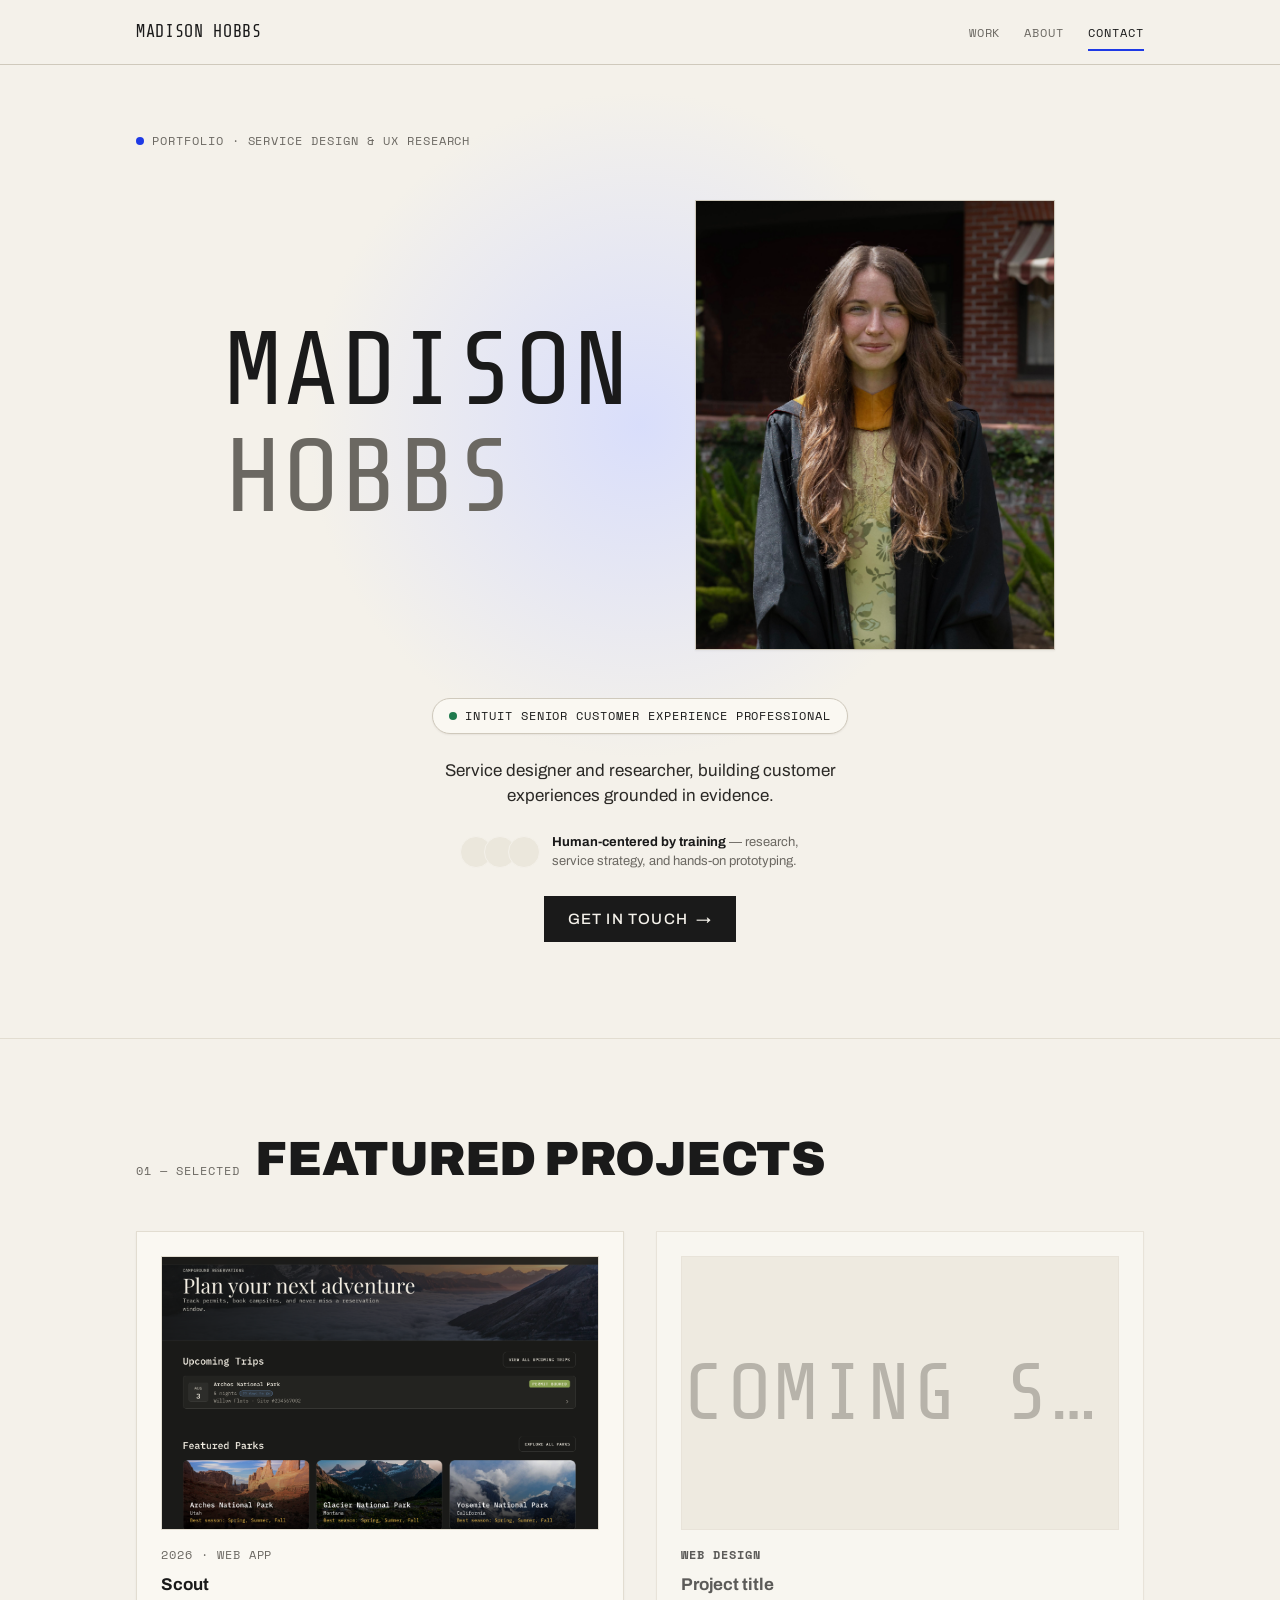
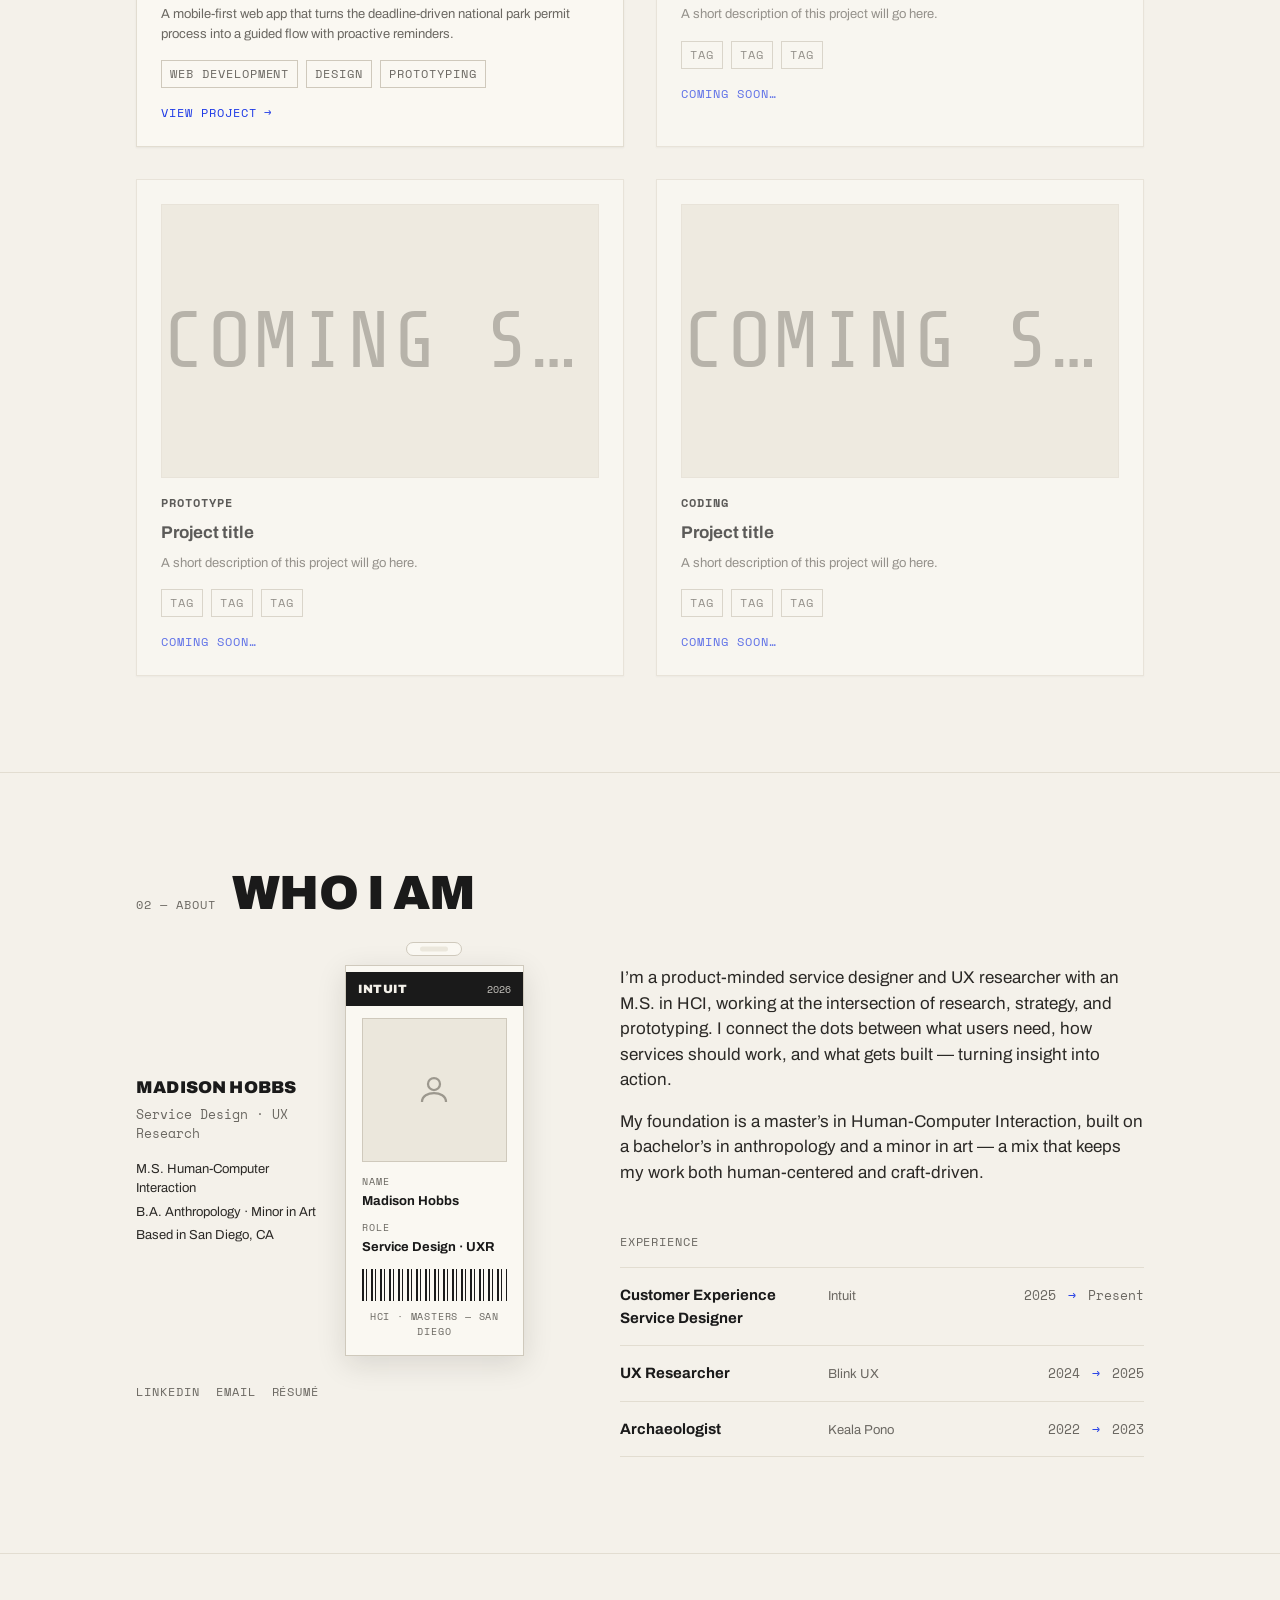
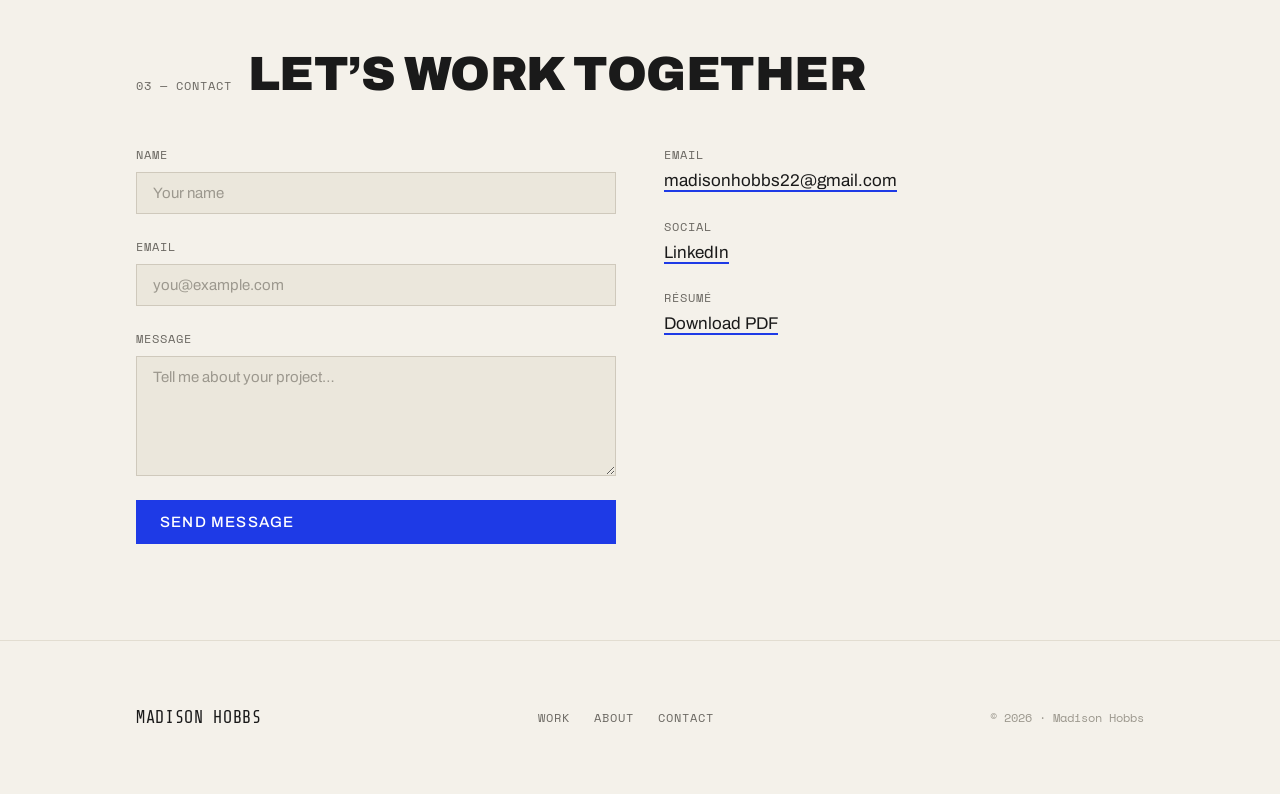
==== index.html @ e4d64fcf "Update index.html" ====
<!DOCTYPE html>
<html lang="en">
<head>
<meta charset="UTF-8" />
<meta name="viewport" content="width=device-width, initial-scale=1.0" />
<title>Madison Hobbs — Vibe Coding Portfolio</title>
<meta name="description" content="Portfolio of a vibe-coding project — selected work, about, and contact." />
<link rel="preconnect" href="https://fonts.googleapis.com" />
<link rel="preconnect" href="https://fonts.gstatic.com" crossorigin />
<link href="https://fonts.googleapis.com/css2?family=Archivo:wght@400;500;700;800;900&family=Share+Tech+Mono&family=Space+Mono:wght@400;700&display=swap" rel="stylesheet" />
<link rel="stylesheet" href="./design-system/tokens.css" />
<style>
  /* ---- screen accent: ONE pop family per DESIGN.md (blue) ---- */
  :root { --accent: var(--color-accent-blue); --accent-soft: var(--color-accent-blue-soft); }

  *, *::before, *::after { box-sizing: border-box; margin: 0; padding: 0; }
  html { scroll-behavior: smooth; }

  body {
    background: var(--color-bg-base);
    color: var(--color-ink-body);
    font-family: var(--font-sans);
    font-size: var(--font-size-body);
    line-height: var(--line-height-body);
    -webkit-font-smoothing: antialiased;
    overflow-x: hidden;
  }

  a { color: inherit; }

  .wrap {
    max-width: var(--container-max);
    margin: 0 auto;
    padding-inline: var(--page-pad-inline);
  }
  @media (min-width: 768px) { .wrap { padding-inline: var(--page-pad-inline-md); } }
  @media (min-width: 1024px) { .wrap { padding-inline: var(--page-pad-inline-lg); } }

  /* shared label / overline */
  .label { font-family: var(--font-mono); font-size: var(--font-size-caption); text-transform: uppercase; letter-spacing: var(--letter-spacing-label); color: var(--color-ink-muted); }

  /* skip link */
  .skip { position: absolute; left: -999px; top: 0; background: var(--color-ink-strong); color: var(--color-ink-inverse); padding: var(--space-2) var(--space-4); z-index: var(--z-toast); }
  .skip:focus { left: var(--space-4); }

  :where(a, button, input, textarea):focus-visible { outline: 2px solid var(--accent); outline-offset: 2px; }

  /* =================== NAVBAR =================== */
  .nav { position: sticky; top: 0; z-index: var(--z-sticky); background: var(--color-bg-base); border-bottom: var(--border-width-hairline) solid var(--color-border-default); transition: box-shadow var(--duration-fast) var(--ease-standard); }
  .nav.scrolled { box-shadow: var(--shadow-paper); }
  .nav__inner { display: flex; align-items: center; justify-content: space-between; height: 64px; }
  .brand { font-family: var(--font-display); font-size: 1.05rem; text-transform: uppercase; letter-spacing: 0.04em; color: var(--color-ink-strong); text-decoration: none; }
  .nav__links { display: flex; align-items: center; gap: var(--space-6); list-style: none; }
  .nav__links a { font-family: var(--font-mono); font-size: var(--font-size-caption); text-transform: uppercase; letter-spacing: var(--letter-spacing-label); color: var(--color-ink-muted); text-decoration: none; padding: var(--space-2) 0; border-bottom: 2px solid transparent; transition: color var(--duration-fast) var(--ease-standard); }
  .nav__links a:hover { color: var(--color-ink-strong); }
  .nav__links a.current { color: var(--color-ink-strong); border-bottom-color: var(--accent); }
  .nav__toggle { display: none; width: 44px; height: 44px; background: none; border: none; cursor: pointer; align-items: center; justify-content: center; }
  .nav__toggle span, .nav__toggle span::before, .nav__toggle span::after { content: ""; display: block; width: 22px; height: 2px; background: var(--color-ink-strong); position: relative; transition: transform var(--duration-fast) var(--ease-standard); }
  .nav__toggle span::before { position: absolute; top: -7px; }
  .nav__toggle span::after { position: absolute; top: 7px; }

  @media (max-width: 767px) {
    .nav__toggle { display: inline-flex; }
    .nav__links { position: absolute; top: 64px; left: 0; right: 0; flex-direction: column; align-items: flex-start; gap: 0; background: var(--color-bg-base); border-bottom: var(--border-width-hairline) solid var(--color-border-default); padding: var(--space-2) var(--page-pad-inline) var(--space-4); box-shadow: var(--shadow-raised); display: none; }
    .nav__links.open { display: flex; }
    .nav__links a { width: 100%; padding: var(--space-3) 0; border-bottom: var(--border-width-hairline) solid var(--color-border-subtle); }
    .nav__links a.current { border-bottom-color: var(--color-border-subtle); color: var(--accent); }
  }

  /* =================== HERO =================== */
  .hero { position: relative; padding-block: var(--space-16) var(--space-24); border-bottom: var(--border-width-hairline) solid var(--color-border-subtle); overflow: hidden; }
  .hero .wrap { position: relative; }

  .hero__eyebrow { display: inline-flex; align-items: center; gap: var(--space-2); font-family: var(--font-mono); font-size: var(--font-size-caption); text-transform: uppercase; letter-spacing: var(--letter-spacing-label); color: var(--color-ink-muted); }
  .hero__eyebrow-dot { width: 8px; height: 8px; border-radius: var(--radius-pill); background: var(--accent); }

  /* top row: name on the left, portrait on the right */
  .hero__top { position: relative; display: flex; flex-direction: column; align-items: center; gap: var(--space-10); margin-top: var(--space-8); }
  .hero__top::before { content: ""; position: absolute; left: 50%; top: 50%; transform: translate(-50%, -50%); width: min(760px, 100%); aspect-ratio: 1 / 1; background: radial-gradient(circle at center, var(--accent-soft) 0%, transparent 62%); z-index: var(--z-base); pointer-events: none; }

  .hero__title { position: relative; z-index: var(--z-raised); font-family: var(--font-display); font-weight: var(--font-weight-regular); font-size: var(--font-size-display-lg-fluid); line-height: 1.02; letter-spacing: 0.02em; text-transform: uppercase; color: var(--color-ink-strong); text-align: center; }
  .hero__title-a, .hero__title-b { display: block; }
  .hero__title-b { color: var(--color-ink-muted); }

  .hero__portrait { position: relative; z-index: var(--z-raised); flex-shrink: 0; width: min(360px, 82%); aspect-ratio: 4 / 5; background: var(--color-bg-sunken); border: var(--border-width-hairline) solid var(--color-border-default); box-shadow: var(--shadow-paper); display: flex; align-items: center; justify-content: center; overflow: hidden; }
  .hero__portrait img { position: absolute; inset: 0; width: 100%; height: 100%; object-fit: cover; }
  .hero__portrait .placeholder-glyph { width: 72px; height: 72px; color: var(--color-ink-faint); }

  /* info below the name + portrait */
  .hero__info { position: relative; z-index: var(--z-raised); display: flex; flex-direction: column; align-items: center; gap: var(--space-6); margin-top: var(--space-12); text-align: center; }

  .hero__pill { display: inline-flex; align-items: center; gap: var(--space-2); background: var(--color-bg-raised); border: var(--border-width-hairline) solid var(--color-border-default); border-radius: var(--radius-pill); padding: var(--space-2) var(--space-4); box-shadow: var(--shadow-paper); font-family: var(--font-mono); font-size: var(--font-size-caption); text-transform: uppercase; letter-spacing: var(--letter-spacing-label); color: var(--color-ink-strong); white-space: nowrap; }
  .hero__pill-dot { width: 8px; height: 8px; border-radius: var(--radius-pill); background: var(--color-success); }

  .hero__lede { max-width: 44ch; font-size: var(--font-size-lead); color: var(--color-ink-body); }

  .hero__trust { display: flex; align-items: center; gap: var(--space-3); max-width: 360px; text-align: left; }
  .hero__avatars { display: inline-flex; flex-shrink: 0; }
  .hero__avatars span { width: 32px; height: 32px; border-radius: var(--radius-pill); background: var(--color-bg-sunken); border: var(--border-width-default) solid var(--color-bg-base); margin-left: -8px; }
  .hero__avatars span:first-child { margin-left: 0; }
  .hero__trust p { font-size: var(--font-size-body-sm); color: var(--color-ink-muted); }
  .hero__trust strong { color: var(--color-ink-strong); font-weight: var(--font-weight-bold); }

  .hero__cta { border-radius: var(--radius-pill); }

  @media (min-width: 768px) {
    .hero__top { flex-direction: row; justify-content: center; align-items: center; gap: var(--space-16); margin-top: var(--space-12); }
    .hero__title { text-align: left; }
  }

  @media (max-width: 767px) {
    .hero__title { font-size: clamp(2.5rem, 13vw, 4rem); }
    .hero__eyebrow { flex-wrap: wrap; justify-content: center; max-width: 100%; }
    .hero__pill { white-space: normal; }
    .hero__trust { text-align: center; flex-direction: column; }
  }

  /* =================== BUTTONS =================== */
  .btn { display: inline-flex; align-items: center; gap: var(--space-2); min-height: 44px; padding: var(--space-3) var(--space-6); font-family: var(--font-sans); font-size: var(--font-size-body); font-weight: var(--font-weight-medium); text-transform: uppercase; letter-spacing: var(--letter-spacing-label); border: none; border-radius: var(--radius-none); cursor: pointer; text-decoration: none; transition: background var(--duration-fast) var(--ease-standard), filter var(--duration-fast) var(--ease-standard), transform var(--duration-instant) var(--ease-standard); }
  .btn--primary { background: var(--color-bg-inverse); color: var(--color-ink-inverse); }
  .btn--primary:hover { background: #333; }
  .btn--accent { background: var(--accent); color: #fff; }
  .btn--accent:hover { filter: brightness(1.08); }
  .btn--secondary { background: transparent; color: var(--color-ink-strong); border: var(--border-width-default) solid var(--color-border-strong); }
  .btn--secondary:hover { background: var(--color-bg-sunken); }
  .btn:active { transform: translateY(1px); }

  /* =================== SECTION SCAFFOLD =================== */
  section[id] { scroll-margin-top: 80px; }
  .section { padding-block: var(--space-24); border-bottom: var(--border-width-hairline) solid var(--color-border-subtle); }
  .section__head { display: flex; align-items: baseline; gap: var(--space-4); margin-bottom: var(--space-12); flex-wrap: wrap; }
  .section__head h2 { font-family: var(--font-heading); font-weight: var(--font-weight-black); font-size: var(--font-size-display-sm-fluid); line-height: 1; text-transform: uppercase; letter-spacing: -0.01em; color: var(--color-ink-strong); }

  /* =================== PROJECTS (2-col) =================== */
  .projects { display: grid; grid-template-columns: 1fr; gap: var(--space-8); }
  @media (min-width: 768px) { .projects { grid-template-columns: repeat(2, minmax(0, 1fr)); } }
  .project { display: flex; flex-direction: column; background: var(--color-bg-raised); border: var(--border-width-hairline) solid var(--color-border-subtle); box-shadow: var(--shadow-paper); padding: var(--space-6); text-decoration: none; color: inherit; transition: box-shadow var(--duration-base) var(--ease-entrance), transform var(--duration-base) var(--ease-entrance); }
  .project:hover { box-shadow: var(--shadow-raised); transform: translateY(-2px); }
  .project__thumb { aspect-ratio: 16 / 10; background: var(--color-bg-sunken); border: var(--border-width-hairline) solid var(--color-border-subtle); display: flex; align-items: center; justify-content: center; margin-bottom: var(--space-4); overflow: hidden; }
  .project__thumb span { font-family: var(--font-display); font-size: clamp(3rem, 10vw, 5rem); color: var(--color-ink-faint); text-transform: uppercase; letter-spacing: 0.04em; }
  .project__thumb img { width: 100%; height: 100%; object-fit: cover; }
  .project__row { display: flex; align-items: baseline; justify-content: space-between; gap: var(--space-4); }
  .project__title { font-size: var(--font-size-lead); font-weight: var(--font-weight-bold); color: var(--color-ink-strong); margin: var(--space-2) 0; }
  .project__desc { font-size: var(--font-size-body-sm); color: var(--color-ink-muted); }
  .project__tags { display: flex; flex-wrap: wrap; gap: var(--space-2); margin-top: var(--space-4); }
  .tag { font-family: var(--font-mono); font-size: var(--font-size-caption); text-transform: uppercase; letter-spacing: var(--letter-spacing-label); color: var(--color-ink-muted); border: var(--border-width-hairline) solid var(--color-border-default); padding: var(--space-1) var(--space-2); }
  .project__more { margin-top: var(--space-4); font-family: var(--font-mono); font-size: var(--font-size-caption); text-transform: uppercase; letter-spacing: var(--letter-spacing-label); color: var(--accent); }
  .project:hover .project__more { text-decoration: underline; }

  /* coming-soon state */
  .project--soon { cursor: default; opacity: 0.7; }
  .project--soon:hover { box-shadow: var(--shadow-paper); transform: none; }
  .label--strong { color: var(--color-ink-strong); font-weight: var(--font-weight-bold); }
  .project__soon-label { display: block; max-width: 100%; text-align: center; font-family: var(--font-mono); font-size: var(--font-size-caption); text-transform: uppercase; letter-spacing: var(--letter-spacing-label); color: var(--color-ink-muted); white-space: nowrap; overflow: hidden; text-overflow: ellipsis; }

  /* =================== ABOUT =================== */
  .about__grid { display: grid; grid-template-columns: 1fr; gap: var(--space-16); }
  @media (min-width: 1024px) { .about__grid { grid-template-columns: 0.85fr 1.15fr; align-items: start; gap: var(--space-24); } }

  /* ---- left: badge photo + identity ---- */
  .about__badge-row { display: flex; align-items: center; gap: var(--space-6); }
  .about__badge-info { flex: 1 1 auto; min-width: 0; }
  /* ID work badge placeholder (moodboard lanyard style) */
  .about__badge { flex-shrink: 0; width: min(190px, 46%); position: relative; background: var(--color-bg-raised); border: var(--border-width-hairline) solid var(--color-border-default); box-shadow: var(--shadow-object); }
  .badge__clip { width: 56px; height: 14px; margin: calc(var(--space-6) * -1) auto 0; background: var(--color-bg-raised); border: var(--border-width-hairline) solid var(--color-border-default); border-radius: var(--radius-pill); position: relative; }
  .badge__clip::after { content: ""; position: absolute; left: 50%; top: 50%; transform: translate(-50%, -50%); width: 28px; height: 5px; background: var(--color-bg-sunken); border-radius: var(--radius-pill); }
  .badge__body { padding: var(--space-4); }
  .badge__head { display: flex; align-items: center; justify-content: space-between; background: var(--color-bg-inverse); color: var(--color-ink-inverse); padding: var(--space-2) var(--space-3); margin: 0 calc(var(--space-4) * -1) var(--space-3); }
  .badge__head .t { font-family: var(--font-heading); font-weight: var(--font-weight-black); font-size: var(--font-size-caption); text-transform: uppercase; letter-spacing: 0.04em; }
  .badge__head .d { font-family: var(--font-mono); font-size: 0.625rem; opacity: 0.8; }
  .badge__photo { aspect-ratio: 1 / 1; background: var(--color-bg-sunken); border: var(--border-width-hairline) solid var(--color-border-default); display: flex; align-items: center; justify-content: center; margin-bottom: var(--space-3); overflow: hidden; }
  .badge__photo img { width: 100%; height: 100%; object-fit: cover; }
  .badge__photo .placeholder-glyph { width: 36px; height: 36px; color: var(--color-ink-faint); }
  .badge__field { margin-bottom: var(--space-2); }
  .badge__field .k { font-family: var(--font-mono); font-size: 0.625rem; text-transform: uppercase; letter-spacing: var(--letter-spacing-label); color: var(--color-ink-muted); display: block; }
  .badge__field .v { font-size: var(--font-size-body-sm); font-weight: var(--font-weight-bold); color: var(--color-ink-strong); }
  .badge__barcode { height: 32px; margin-top: var(--space-3); background-image: repeating-linear-gradient(90deg, var(--color-ink-strong) 0 2px, transparent 2px 4px, var(--color-ink-strong) 4px 5px, transparent 5px 9px); }
  .badge__id { font-family: var(--font-mono); font-size: 0.625rem; letter-spacing: var(--letter-spacing-label); color: var(--color-ink-muted); margin-top: var(--space-2); text-align: center; }
  .about__name { font-family: var(--font-heading); font-weight: var(--font-weight-black); font-size: var(--font-size-lead); text-transform: uppercase; letter-spacing: 0.01em; color: var(--color-ink-strong); }
  .about__role { font-family: var(--font-mono); font-size: var(--font-size-body-sm); color: var(--color-ink-muted); margin-top: var(--space-1); }
  .about__meta { list-style: none; margin-top: var(--space-4); display: flex; flex-direction: column; gap: var(--space-1); }
  .about__meta li { font-size: var(--font-size-body-sm); color: var(--color-ink-body); }
  .about__social { list-style: none; display: flex; flex-wrap: wrap; gap: var(--space-4); margin-top: var(--space-6); }
  .about__social a { font-family: var(--font-mono); font-size: var(--font-size-caption); text-transform: uppercase; letter-spacing: var(--letter-spacing-label); color: var(--color-ink-muted); text-decoration: none; border-bottom: 2px solid transparent; padding-bottom: 2px; transition: color var(--duration-fast) var(--ease-standard), border-color var(--duration-fast) var(--ease-standard); }
  .about__social a:hover { color: var(--color-ink-strong); border-bottom-color: var(--accent); }

  /* ---- right: intro + work experience ---- */
  .about__body > p { max-width: var(--container-narrow); font-size: var(--font-size-lead); color: var(--color-ink-body); }
  .about__body > p + p { margin-top: var(--space-4); }
  .experience { margin-top: var(--space-12); }
  .experience > .label { display: block; margin-bottom: var(--space-4); }
  .exp__list { list-style: none; border-top: var(--border-width-hairline) solid var(--color-border-subtle); }
  .exp__row { display: grid; grid-template-columns: 1fr; gap: var(--space-1); padding-block: var(--space-4); border-bottom: var(--border-width-hairline) solid var(--color-border-subtle); }
  @media (min-width: 768px) { .exp__row { grid-template-columns: 1.4fr 1fr 10rem; align-items: baseline; gap: var(--space-6); } }
  .exp__role { font-weight: var(--font-weight-bold); color: var(--color-ink-strong); }
  .exp__org { font-size: var(--font-size-body-sm); color: var(--color-ink-muted); }
  .exp__years { font-family: var(--font-mono); font-size: var(--font-size-body-sm); color: var(--color-ink-muted); white-space: nowrap; }
  @media (min-width: 768px) { .exp__years { text-align: right; } }
  .exp__years .arrow { color: var(--accent); margin: 0 var(--space-1); }

  /* =================== CONTACT =================== */
  .contact__grid { display: grid; grid-template-columns: 1fr; gap: var(--space-12); }
  @media (min-width: 1024px) { .contact__grid { grid-template-columns: 1fr 1fr; } }
  .form { display: flex; flex-direction: column; gap: var(--space-6); max-width: 480px; }
  .field { display: flex; flex-direction: column; gap: var(--space-2); }
  .field label { font-family: var(--font-mono); font-size: var(--font-size-caption); text-transform: uppercase; letter-spacing: var(--letter-spacing-label); color: var(--color-ink-muted); }
  .field input, .field textarea { background: var(--color-bg-sunken); border: var(--border-width-hairline) solid var(--color-border-default); border-radius: var(--radius-none); padding: var(--space-3) var(--space-4); font-family: var(--font-sans); font-size: var(--font-size-body); color: var(--color-ink-body); }
  .field input::placeholder, .field textarea::placeholder { color: var(--color-ink-faint); }
  .field input:hover, .field textarea:hover { border-color: var(--color-border-strong); }
  .field input:focus, .field textarea:focus { outline: none; border: var(--border-width-default) solid var(--accent); }
  .field textarea { resize: vertical; min-height: 120px; }
  .contact__details { display: flex; flex-direction: column; gap: var(--space-6); }
  .contact__item .label { display: block; margin-bottom: var(--space-1); }
  .contact__item a { font-size: var(--font-size-lead); color: var(--color-ink-strong); text-decoration: none; border-bottom: 2px solid var(--accent); }
  .contact__item a:hover { color: var(--accent); }

  /* =================== FOOTER =================== */
  .footer { padding-block: var(--space-16); }
  .footer__inner { display: flex; flex-wrap: wrap; align-items: center; justify-content: space-between; gap: var(--space-6); }
  .footer__links { display: flex; gap: var(--space-6); list-style: none; }
  .footer__links a { font-family: var(--font-mono); font-size: var(--font-size-caption); text-transform: uppercase; letter-spacing: var(--letter-spacing-label); color: var(--color-ink-muted); text-decoration: none; }
  .footer__links a:hover { color: var(--color-ink-strong); }
  .footer__copy { font-family: var(--font-mono); font-size: var(--font-size-caption); color: var(--color-ink-faint); }

  @media (prefers-reduced-motion: reduce) {
    html { scroll-behavior: auto; }
    * { transition: none !important; }
    .project:hover { transform: none; }
  }
</style>
</head>
<body>
<a class="skip" href="#main">Skip to content</a>

<header class="nav" id="nav">
  <div class="wrap nav__inner">
    <a href="#top" class="brand">Madison Hobbs</a>
    <button class="nav__toggle" aria-expanded="false" aria-controls="nav-links" aria-label="Toggle menu"><span></span></button>
    <ul class="nav__links" id="nav-links">
      <li><a href="#work" class="current">Work</a></li>
      <li><a href="#about">About</a></li>
      <li><a href="#contact">Contact</a></li>
    </ul>
  </div>
</header>

<main id="main">
  <span id="top"></span>

  <!-- HERO -->
  <section class="hero" aria-labelledby="hero-title">
    <div class="wrap">
      <p class="hero__eyebrow"><span class="hero__eyebrow-dot" aria-hidden="true"></span> Portfolio · Service Design &amp; UX Research</p>

      <div class="hero__top">
        <h1 id="hero-title" class="hero__title">
          <span class="hero__title-a">Madison</span>
          <span class="hero__title-b">Hobbs</span>
        </h1>

        <figure class="hero__portrait">
          <img src="Assets/Photo_Me.jpg" alt="Portrait of Madison Hobbs" />
        </figure>
      </div>

      <div class="hero__info">
        <div class="hero__pill"><span class="hero__pill-dot" aria-hidden="true"></span> Intuit Senior Customer Experience Professional</div>

        <p class="hero__lede">Service designer and researcher, building customer experiences grounded in evidence.</p>

        <div class="hero__trust">
          <span class="hero__avatars" aria-hidden="true"><span></span><span></span><span></span></span>
          <p><strong>Human-centered by training</strong> — research, service strategy, and hands-on prototyping.</p>
        </div>

        <a href="#contact" class="btn btn--primary hero__cta">Get in touch <span aria-hidden="true">→</span></a>
      </div>
    </div>
  </section>

  <!-- FEATURED PROJECTS -->
  <section class="section" id="work" aria-labelledby="work-title">
    <div class="wrap">
      <div class="section__head">
        <span class="label">01 — Selected</span>
        <h2 id="work-title">Featured Projects</h2>
      </div>
      <div class="projects">

        <a class="project" href="Scout/index.html" aria-label="Scout — open project">
          <div class="project__thumb"><img src="Scout/assets/Scout.png" alt="Scout project preview" /></div>
          <div class="project__row"><span class="label">2026 · Web app</span></div>
          <h3 class="project__title">Scout</h3>
          <p class="project__desc">A mobile-first web app that turns the deadline-driven national park permit process into a guided flow with proactive reminders.</p>
          <div class="project__tags"><span class="tag">Web Development</span><span class="tag">Design</span><span class="tag">Prototyping</span></div>
          <span class="project__more">View project →</span>
        </a>

        <div class="project project--soon" aria-label="Web Design — coming soon">
          <div class="project__thumb"><span class="project__soon-label">Coming soon…</span></div>
          <div class="project__row"><span class="label label--strong">Web Design</span></div>
          <h3 class="project__title">Project title</h3>
          <p class="project__desc">A short description of this project will go here.</p>
          <div class="project__tags"><span class="tag">Tag</span><span class="tag">Tag</span><span class="tag">Tag</span></div>
          <span class="project__more">Coming soon…</span>
        </div>

        <div class="project project--soon" aria-label="Prototype — coming soon">
          <div class="project__thumb"><span class="project__soon-label">Coming soon…</span></div>
          <div class="project__row"><span class="label label--strong">Prototype</span></div>
          <h3 class="project__title">Project title</h3>
          <p class="project__desc">A short description of this project will go here.</p>
          <div class="project__tags"><span class="tag">Tag</span><span class="tag">Tag</span><span class="tag">Tag</span></div>
          <span class="project__more">Coming soon…</span>
        </div>

        <div class="project project--soon" aria-label="Coding — coming soon">
          <div class="project__thumb"><span class="project__soon-label">Coming soon…</span></div>
          <div class="project__row"><span class="label label--strong">Coding</span></div>
          <h3 class="project__title">Project title</h3>
          <p class="project__desc">A short description of this project will go here.</p>
          <div class="project__tags"><span class="tag">Tag</span><span class="tag">Tag</span><span class="tag">Tag</span></div>
          <span class="project__more">Coming soon…</span>
        </div>

      </div>
    </div>
  </section>

  <!-- ABOUT -->
  <section class="section about" id="about" aria-labelledby="about-title">
    <div class="wrap">
      <div class="section__head">
        <span class="label">02 — About</span>
        <h2 id="about-title">Who I am</h2>
      </div>
      <div class="about__grid">

        <div class="about__identity">
          <div class="about__badge-row">
            <div class="about__badge-info">
              <p class="about__name">Madison Hobbs</p>
              <p class="about__role">Service Design · UX Research</p>
              <ul class="about__meta" aria-label="Background">
                <li>M.S. Human-Computer Interaction</li>
                <li>B.A. Anthropology · Minor in Art</li>
                <li>Based in San Diego, CA</li>
              </ul>
            </div>
            <div class="about__badge" aria-label="Work badge (placeholder)">
              <div class="badge__clip" aria-hidden="true"></div>
              <div class="badge__body">
                <div class="badge__head"><span class="t">Intuit</span><span class="d">2026</span></div>
                <div class="badge__photo">
                  <!-- Replace the placeholder glyph with <img src="Assets/Photo_Me.jpg" alt="Photo of Madison Hobbs" /> -->
                  <svg class="placeholder-glyph" viewBox="0 0 24 24" fill="none" stroke="currentColor" stroke-width="1.5" aria-hidden="true">
                    <circle cx="12" cy="8" r="4" /><path d="M4 20c0-4 4-6 8-6s8 2 8 6" />
                  </svg>
                </div>
                <div class="badge__field"><span class="k">Name</span><span class="v">Madison Hobbs</span></div>
                <div class="badge__field"><span class="k">Role</span><span class="v">Service Design · UXR</span></div>
                <div class="badge__barcode" aria-hidden="true"></div>
                <div class="badge__id">HCI · MASTERS — SAN DIEGO</div>
              </div>
            </div>
          </div>
          <ul class="about__social" aria-label="Links">
            <li><a href="https://www.linkedin.com/in/madisonhobbs" target="_blank" rel="noopener noreferrer">LinkedIn</a></li>
            <li><a href="mailto:madisonhobbs22@gmail.com">Email</a></li>
            <li><a href="assets/resume.pdf">Résumé</a></li>
          </ul>
        </div>

        <div class="about__body">
          <p>I’m a product-minded service designer and UX researcher with an M.S. in HCI, working at the intersection of research, strategy, and prototyping. I connect the dots between what users need, how services should work, and what gets built — turning insight into action.</p>
          <p>My foundation is a master’s in Human-Computer Interaction, built on a bachelor’s in anthropology and a minor in art — a mix that keeps my work both human-centered and craft-driven.</p>

          <div class="experience">
            <span class="label">Experience</span>
            <!-- Replace roles, companies, and years with your own history. -->
            <ul class="exp__list">
              <li class="exp__row">
                <span class="exp__role">Customer Experience Service Designer</span>
                <span class="exp__org">Intuit</span>
                <span class="exp__years">2025 <span class="arrow" aria-hidden="true">→</span> Present</span>
              </li>
              <li class="exp__row">
                <span class="exp__role">UX Researcher</span>
                <span class="exp__org">Blink UX</span>
                <span class="exp__years">2024 <span class="arrow" aria-hidden="true">→</span> 2025</span>
              </li>
              <li class="exp__row">
                <span class="exp__role">Archaeologist</span>
                <span class="exp__org">Keala Pono</span>
                <span class="exp__years">2022 <span class="arrow" aria-hidden="true">→</span> 2023</span>
              </li>
            </ul>
          </div>
        </div>

      </div>
    </div>
  </section>

  <!-- CONTACT -->
  <section class="section" id="contact" aria-labelledby="contact-title">
    <div class="wrap">
      <div class="section__head">
        <span class="label">03 — Contact</span>
        <h2 id="contact-title">Let’s work together</h2>
      </div>
      <div class="contact__grid">
        <form class="form" onsubmit="return false;">
          <div class="field">
            <label for="c-name">Name</label>
            <input id="c-name" type="text" placeholder="Your name" autocomplete="name" />
          </div>
          <div class="field">
            <label for="c-email">Email</label>
            <input id="c-email" type="email" placeholder="you@example.com" autocomplete="email" />
          </div>
          <div class="field">
            <label for="c-msg">Message</label>
            <textarea id="c-msg" placeholder="Tell me about your project…"></textarea>
          </div>
          <button type="submit" class="btn btn--accent">Send message</button>
        </form>
        <div class="contact__details">
          <div class="contact__item">
            <span class="label">Email</span>
            <a href="mailto:madisonhobbs22@gmail.com">madisonhobbs22@gmail.com</a>
          </div>
          <div class="contact__item">
            <span class="label">Social</span>
            <a href="https://www.linkedin.com/in/madisonhobbs" target="_blank" rel="noopener noreferrer">LinkedIn</a>
          </div>
          <div class="contact__item">
            <span class="label">Résumé</span>
            <a href="assets/resume.pdf">Download PDF</a>
          </div>
        </div>
      </div>
    </div>
  </section>
</main>

<footer class="footer">
  <div class="wrap footer__inner">
    <a href="#top" class="brand">Madison Hobbs</a>
    <ul class="footer__links">
      <li><a href="#work">Work</a></li>
      <li><a href="#about">About</a></li>
      <li><a href="#contact">Contact</a></li>
    </ul>
    <span class="footer__copy">© 2026 · Madison Hobbs</span>
  </div>
</footer>

<script>
  const nav = document.getElementById('nav');
  const toggle = document.querySelector('.nav__toggle');
  const links = document.getElementById('nav-links');

  window.addEventListener('scroll', () => {
    nav.classList.toggle('scrolled', window.scrollY > 8);
  }, { passive: true });

  toggle.addEventListener('click', () => {
    const open = links.classList.toggle('open');
    toggle.setAttribute('aria-expanded', String(open));
  });

  links.addEventListener('click', (e) => {
    if (e.target.tagName === 'A') {
      links.classList.remove('open');
      toggle.setAttribute('aria-expanded', 'false');
    }
  });

  const sections = [...document.querySelectorAll('main section[id]')];
  const navMap = new Map([...links.querySelectorAll('a')].map(a => [a.getAttribute('href').slice(1), a]));
  const io = new IntersectionObserver((entries) => {
    entries.forEach(entry => {
      if (entry.isIntersecting) {
        navMap.forEach(a => a.classList.remove('current'));
        const active = navMap.get(entry.target.id);
        if (active) active.classList.add('current');
      }
    });
  }, { rootMargin: '-45% 0px -50% 0px' });
  sections.forEach(s => io.observe(s));
</script>
</body>
</html>
---- design-system/tokens.css ----
/* ============================================================
   Design Tokens — "Tactile Editorial" system
   Direction: Tactile · Realistic · Messy · Professional
   Consume via CSS custom properties: var(--color-bg-base)
   ============================================================ */

:root {
  /* ---------- COLOR: NEUTRAL / PAPER BASE ---------- */
  --color-bg-base: #f4f1ea;        /* primary page background (warm paper) */
  --color-bg-raised: #faf8f2;      /* raised surface / card on paper */
  --color-bg-sunken: #ebe7dc;      /* recessed / inset wells */
  --color-bg-inverse: #1a1a1a;     /* dark blocks, footers */

  /* ---------- COLOR: INK (TEXT + LINES) ---------- */
  --color-ink-strong: #1a1a1a;     /* headings, primary text (never #000) */
  --color-ink-body: #2b2926;       /* body copy */
  --color-ink-muted: #6b6862;      /* captions, metadata, labels */
  --color-ink-faint: #9c988e;      /* placeholders, disabled */
  --color-ink-inverse: #f4f1ea;    /* text on dark blocks */

  /* ---------- COLOR: POP ACCENTS (vivid — choose one family per screen) ---------- */
  --color-accent-blue: #1e3ae6;    /* electric cobalt — primary interactive/focus */
  --color-accent-red: #ee3a20;     /* vermilion — bold highlights, alerts */
  --color-accent-yellow: #ffc61a;  /* signal yellow — marks, emphasis */
  --color-accent-green: #1f7a4d;   /* vivid green — positive */
  --color-accent-blue-soft: #d9defb;
  --color-accent-red-soft: #fbd9d2;
  --color-accent-yellow-soft: #fff0c2;
  --color-accent-green-soft: #d2ecdd;

  /* legacy aliases (map old names to the new pop palette) */
  --color-accent-ink-blue: var(--color-accent-blue);
  --color-accent-amber: var(--color-accent-yellow);
  --color-accent-olive: var(--color-accent-green);
  --color-accent-amber-soft: var(--color-accent-yellow-soft);
  --color-accent-olive-soft: var(--color-accent-green-soft);

  /* ---------- COLOR: FUNCTIONAL (vivid, semantic) ---------- */
  --color-danger: #ee3a20;
  --color-warning: #d98a00;
  --color-success: #1f7a4d;
  --color-info: #1e3ae6;

  /* ---------- COLOR: BORDERS ---------- */
  --color-border-strong: #1a1a1a;
  --color-border-default: #cfc9bc;
  --color-border-subtle: #e2ddd1;

  /* ---------- TYPOGRAPHY: FAMILIES ---------- */
  --font-sans: "Archivo", "Inter", "Helvetica Neue", Arial, sans-serif;      /* UI + body */
  --font-heading: "Archivo", "Helvetica Neue", Arial, sans-serif;            /* heavy grotesque headlines (weight 800-900) */
  --font-display: "Share Tech Mono", "Courier New", ui-monospace, monospace; /* skinny square monospace display (BIG BIRD) */
  --font-mono: "Space Mono", "IBM Plex Mono", ui-monospace, monospace;       /* technical labels/lists */

  /* ---------- TYPOGRAPHY: SIZE SCALE (contrast, no mid-range) ---------- */
  --font-size-caption: 0.75rem;    /* 12px — metadata, labels */
  --font-size-body-sm: 0.8125rem;  /* 13px */
  --font-size-body: 0.9375rem;     /* 15px — default body */
  --font-size-lead: 1.0625rem;     /* 17px — max for functional text */
  /* jump — deliberately skip 20–44px for body use */
  --font-size-display-sm: 3rem;    /* 48px */
  --font-size-display-md: 4.5rem;  /* 72px */
  --font-size-display-lg: 6.5rem;  /* 104px — hero gestural headers */

  /* ---------- TYPOGRAPHY: WEIGHT ---------- */
  --font-weight-regular: 400;
  --font-weight-medium: 500;
  --font-weight-bold: 700;
  --font-weight-heavy: 800;   /* grotesque headlines (CODE CRAFTED) */
  --font-weight-black: 900;

  /* ---------- TYPOGRAPHY: LINE HEIGHT ---------- */
  --line-height-tight: 0.95;       /* display */
  --line-height-snug: 1.2;
  --line-height-body: 1.5;

  /* ---------- TYPOGRAPHY: TRACKING ---------- */
  --letter-spacing-tight: -0.02em; /* display */
  --letter-spacing-normal: 0;
  --letter-spacing-label: 0.08em;  /* uppercase labels */

  /* ---------- SPACING SCALE (4px base) ---------- */
  --space-0: 0;
  --space-1: 0.25rem;  /* 4px */
  --space-2: 0.5rem;   /* 8px */
  --space-3: 0.75rem;  /* 12px */
  --space-4: 1rem;     /* 16px */
  --space-6: 1.5rem;   /* 24px */
  --space-8: 2rem;     /* 32px */
  --space-12: 3rem;    /* 48px */
  --space-16: 4rem;    /* 64px */
  --space-24: 6rem;    /* 96px — macro margins / whitespace */
  --space-32: 8rem;    /* 128px */

  /* ---------- RADIUS (sharp by default) ---------- */
  --radius-none: 0;
  --radius-sm: 2px;    /* max for UI containers */
  --radius-pill: 999px;/* reserved for tags/stamps only, rare */

  /* ---------- BORDER WIDTH ---------- */
  --border-width-hairline: 1px;
  --border-width-default: 1.5px;
  --border-width-heavy: 2px;

  /* ---------- SHADOW / ELEVATION (soft, physical, low) ---------- */
  --shadow-none: none;
  --shadow-paper: 0 1px 2px rgba(26, 22, 18, 0.06);           /* resting */
  --shadow-raised: 0 2px 12px rgba(26, 22, 18, 0.08);         /* card lifted off paper */
  --shadow-object: 0 8px 28px rgba(26, 22, 18, 0.12);         /* real object (badge, print) */
  --shadow-inset: inset 0 1px 3px rgba(26, 22, 18, 0.08);     /* sunken well */

  /* ---------- MOTION: DURATION ---------- */
  --duration-instant: 80ms;
  --duration-fast: 160ms;
  --duration-base: 240ms;
  --duration-slow: 400ms;

  /* ---------- MOTION: EASING ---------- */
  --ease-standard: cubic-bezier(0.2, 0, 0, 1);      /* general UI */
  --ease-entrance: cubic-bezier(0.16, 1, 0.3, 1);   /* content settling in */
  --ease-exit: cubic-bezier(0.4, 0, 1, 1);
  --ease-physical: cubic-bezier(0.34, 1.56, 0.64, 1); /* slight overshoot, tactile */

  /* ---------- MOTION: EXPRESSIVE ---------- */
  --rotate-scrap-sm: -1.5deg;      /* intentional "messy" tilt */
  --rotate-scrap-md: 2.5deg;

  /* ---------- LAYOUT: GRID & CONTAINER ---------- */
  --container-max: 1200px;         /* max content width */
  --container-narrow: 680px;       /* prose / single-column measure */
  --grid-columns: 12;
  --grid-gutter: var(--space-8);   /* 32px between columns */
  --page-pad-inline: var(--space-6);  /* 24px — mobile page margin */
  --page-pad-inline-md: var(--space-16); /* 64px — tablet+ */
  --page-pad-inline-lg: var(--space-24); /* 96px — desktop */

  /* ---------- LAYOUT: BREAKPOINTS (min-width) ---------- */
  --bp-sm: 480px;
  --bp-md: 768px;
  --bp-lg: 1024px;
  --bp-xl: 1280px;

  /* ---------- Z-INDEX SCALE ---------- */
  --z-base: 0;
  --z-raised: 10;      /* tilted/overlapping cards */
  --z-sticky: 100;     /* sticky nav */
  --z-dropdown: 200;   /* menus, popovers */
  --z-scrim: 300;      /* modal backdrop */
  --z-modal: 310;      /* modal panel */
  --z-toast: 400;      /* notifications */

  /* ---------- OPACITY / STATE ---------- */
  --opacity-disabled: 0.4;
  --opacity-scrim: 0.4;

  /* ---------- FLUID DISPLAY (responsive headings) ---------- */
  --font-size-display-sm-fluid: clamp(2.25rem, 5vw, 3rem);    /* 36→48 */
  --font-size-display-md-fluid: clamp(2.75rem, 8vw, 4.5rem);  /* 44→72 */
  --font-size-display-lg-fluid: clamp(3.25rem, 11vw, 6.5rem); /* 52→104 */
}
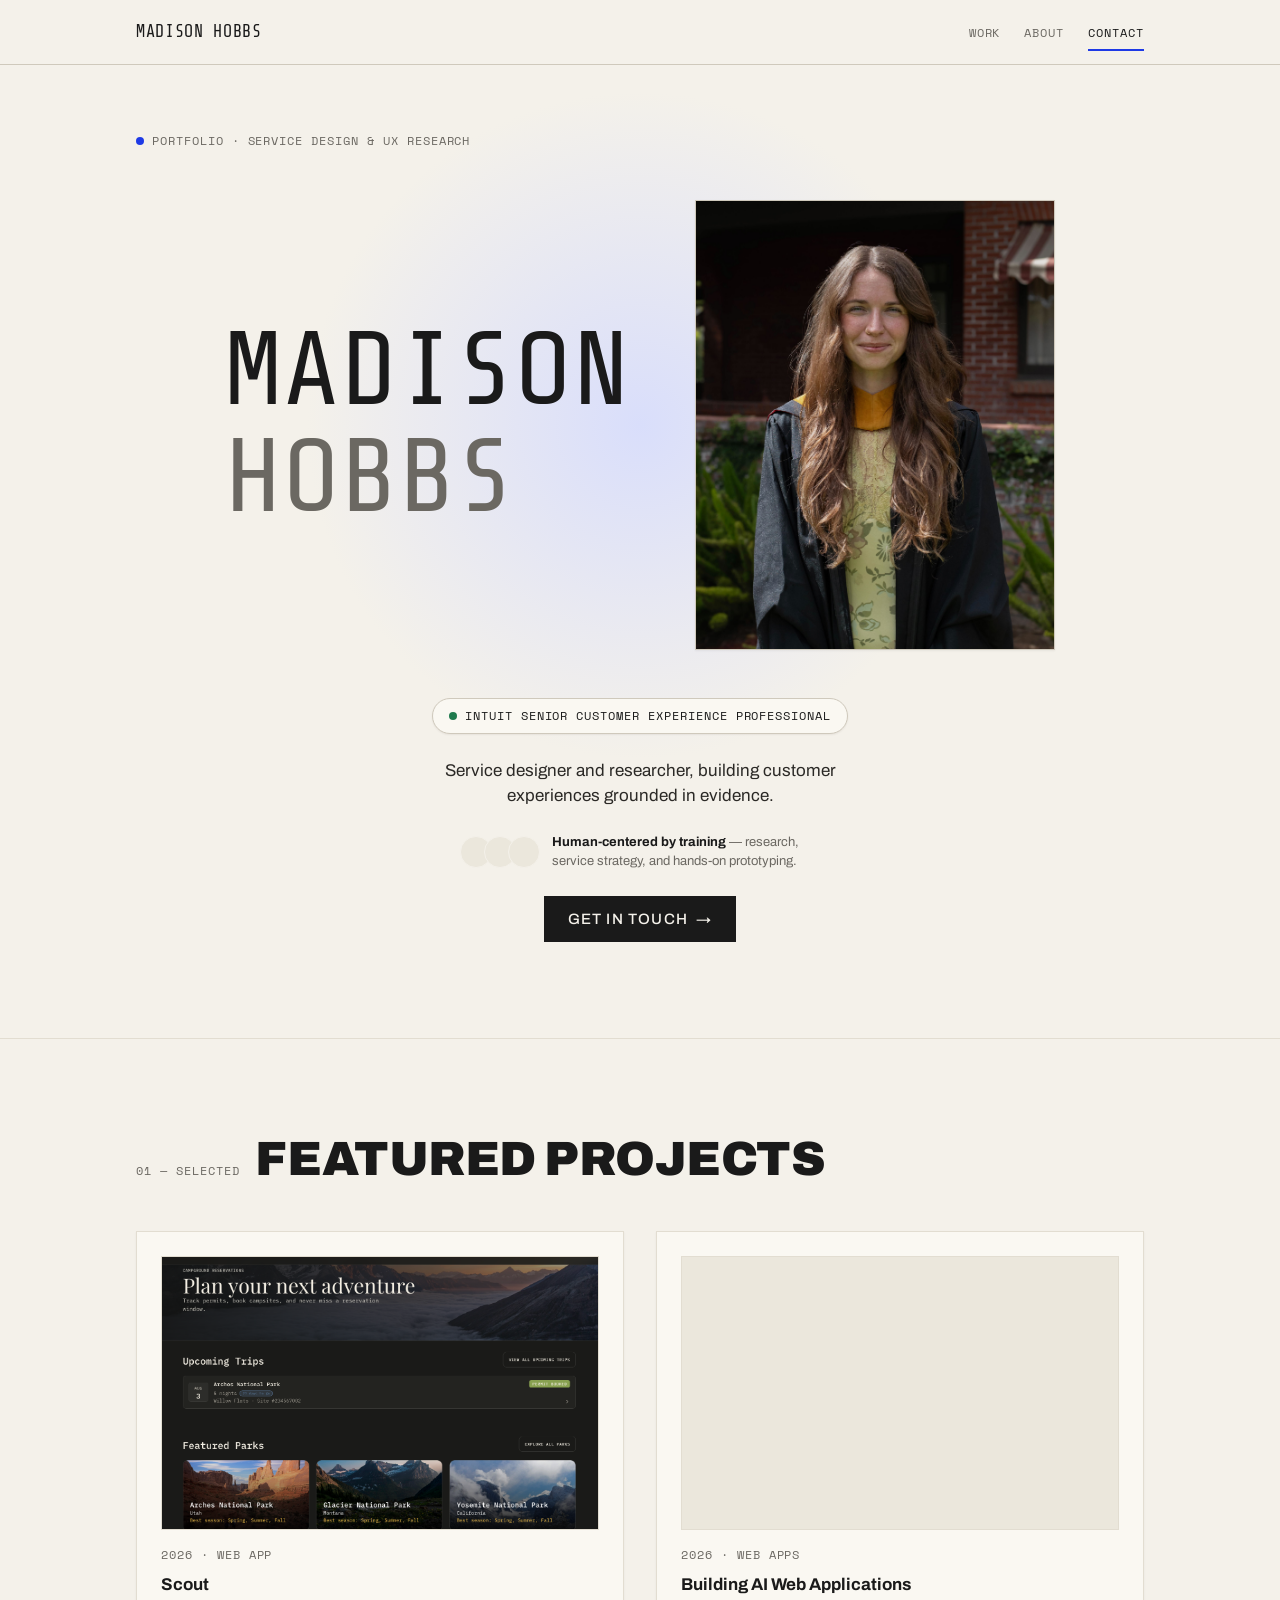
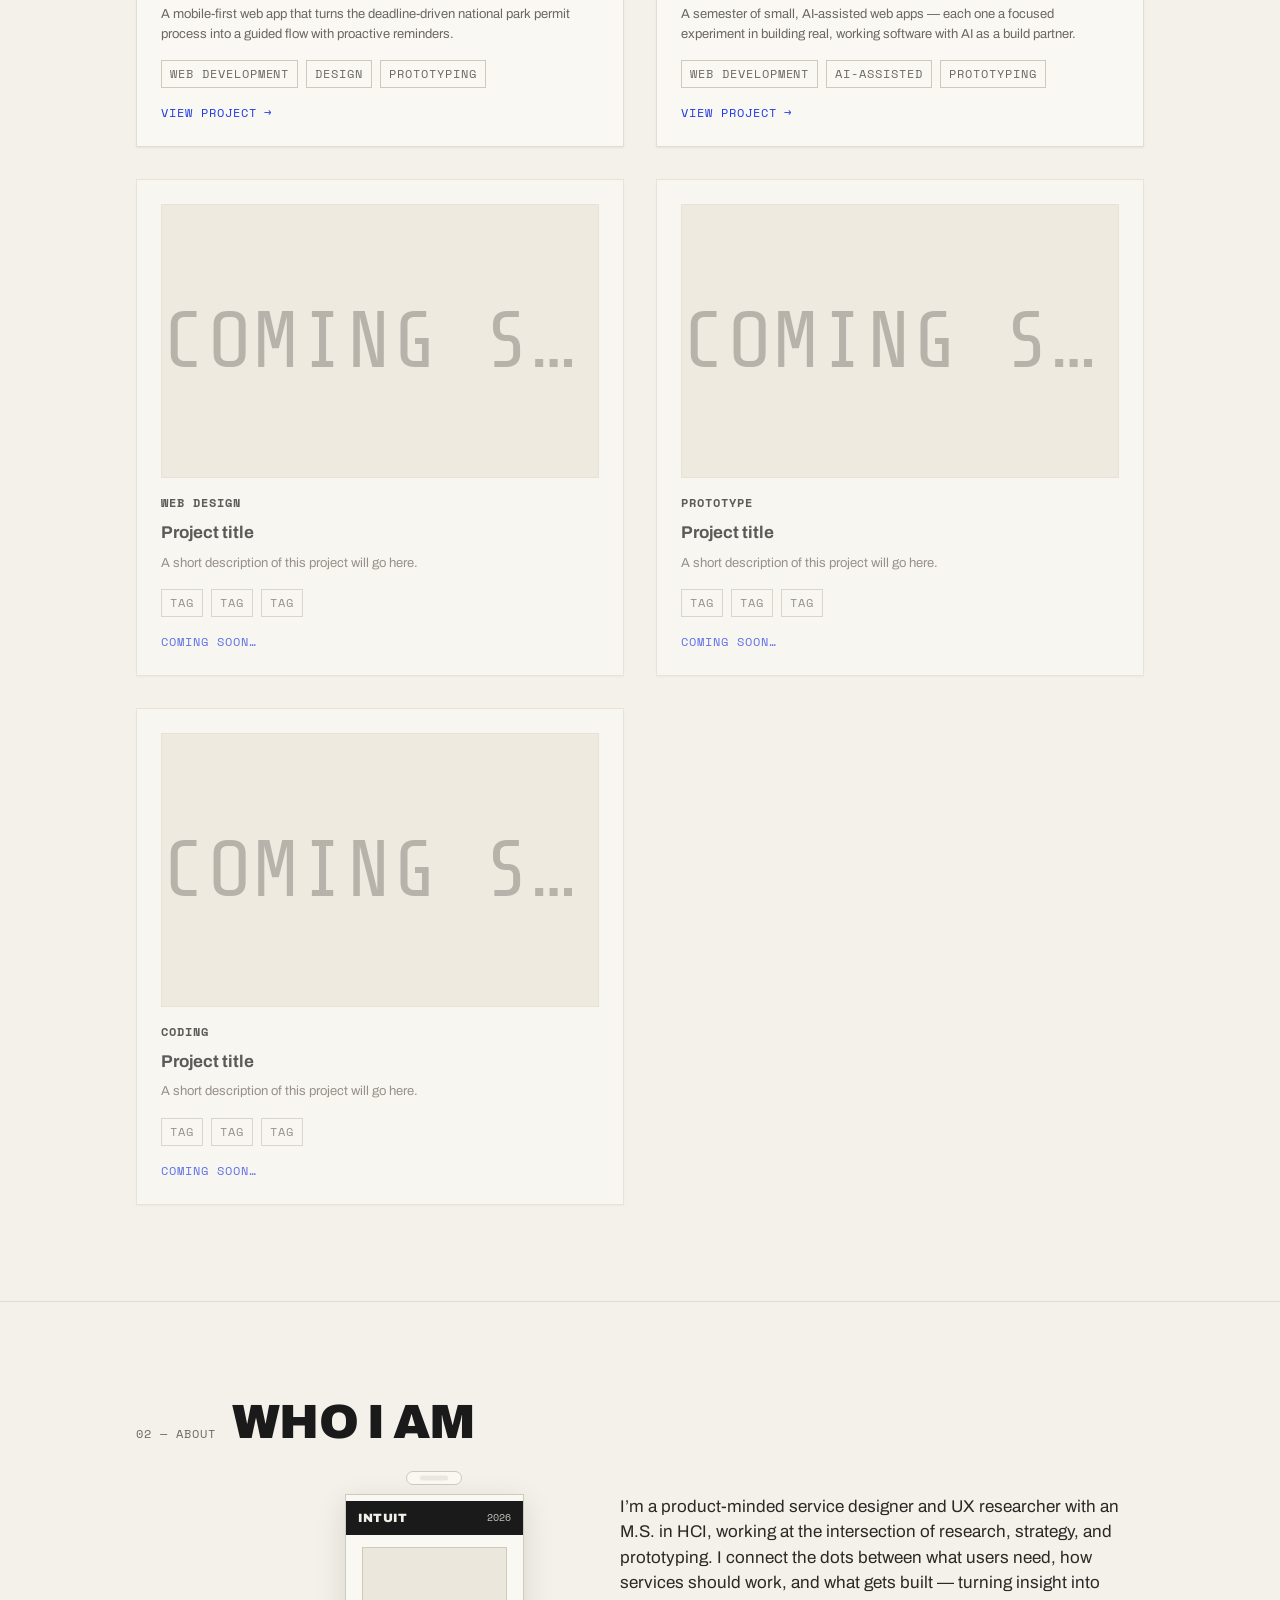
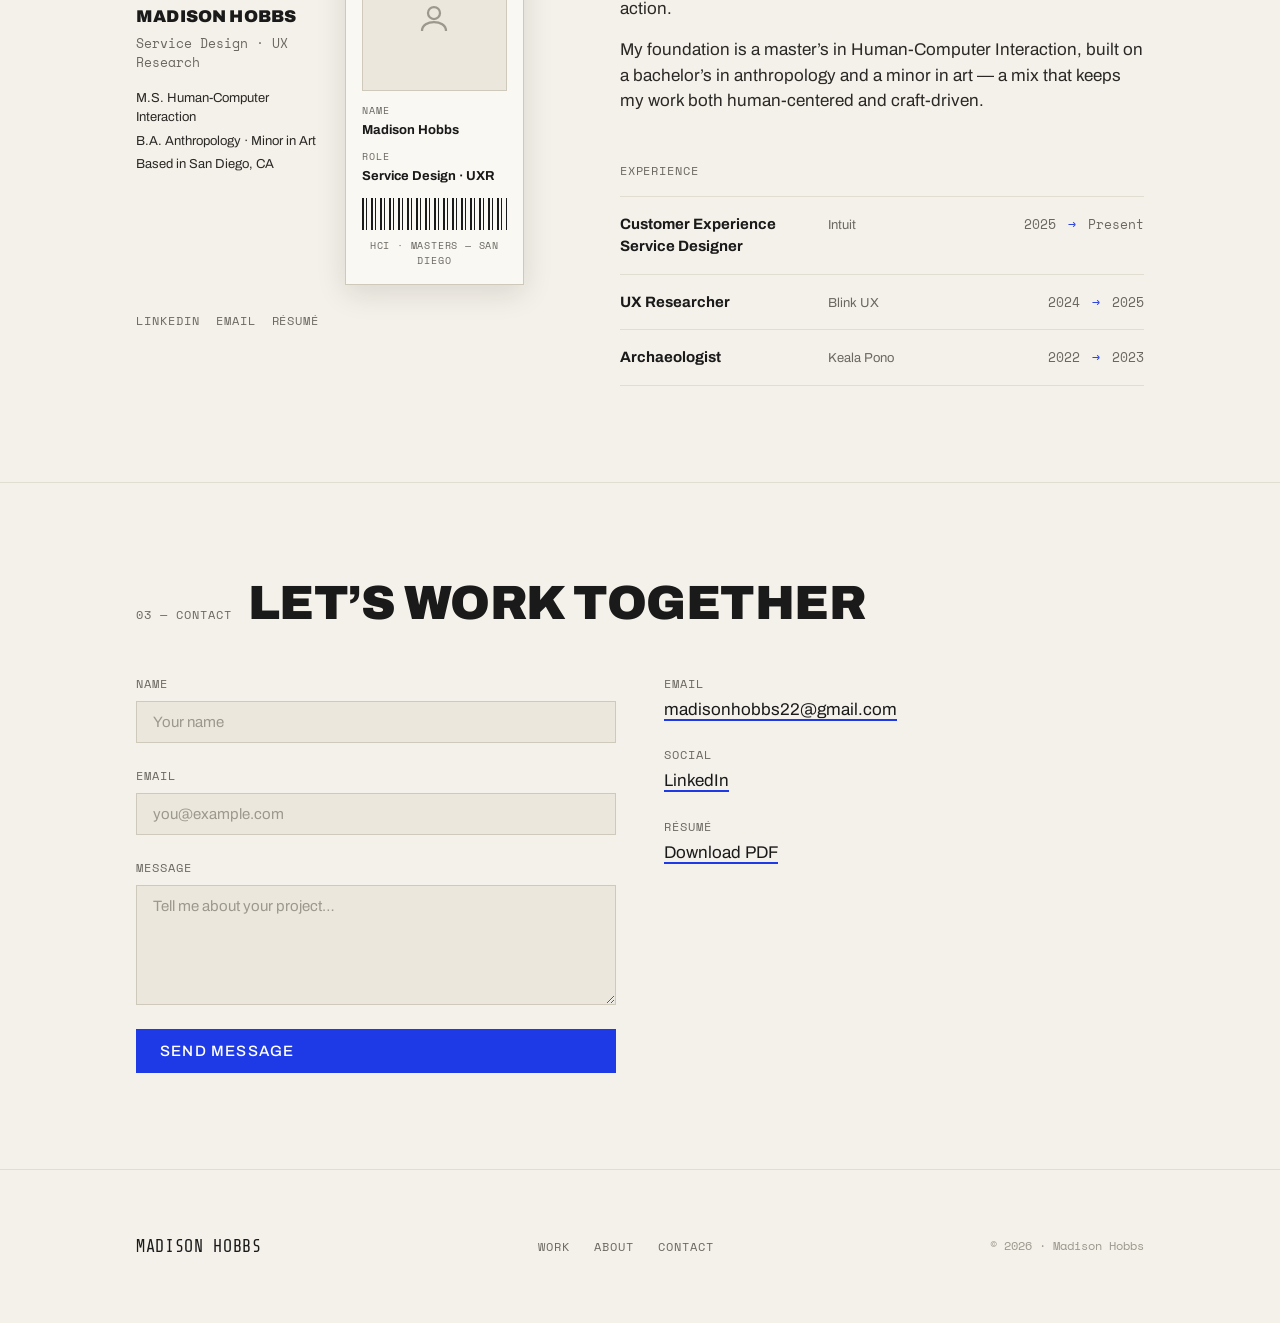
==== commit afbbce16: "Adding second project of minis" ====
--- a/index.html
+++ b/index.html
@@ -293,6 +293,15 @@
           <h3 class="project__title">Scout</h3>
           <p class="project__desc">A mobile-first web app that turns the deadline-driven national park permit process into a guided flow with proactive reminders.</p>
           <div class="project__tags"><span class="tag">Web Development</span><span class="tag">Design</span><span class="tag">Prototyping</span></div>
+          <span class="project__more">View project →</span>
+        </a>
+
+        <a class="project" href="AIWebApps/index.html" aria-label="Building AI Web Applications — open project">
+          <div class="project__thumb"><img src="AIWebApps/assets/cover.png" alt="Building AI Web Applications preview" onerror="this.remove()" /></div>
+          <div class="project__row"><span class="label">2026 · Web apps</span></div>
+          <h3 class="project__title">Building AI Web Applications</h3>
+          <p class="project__desc">A semester of small, AI-assisted web apps — each one a focused experiment in building real, working software with AI as a build partner.</p>
+          <div class="project__tags"><span class="tag">Web Development</span><span class="tag">AI-Assisted</span><span class="tag">Prototyping</span></div>
           <span class="project__more">View project →</span>
         </a>
 
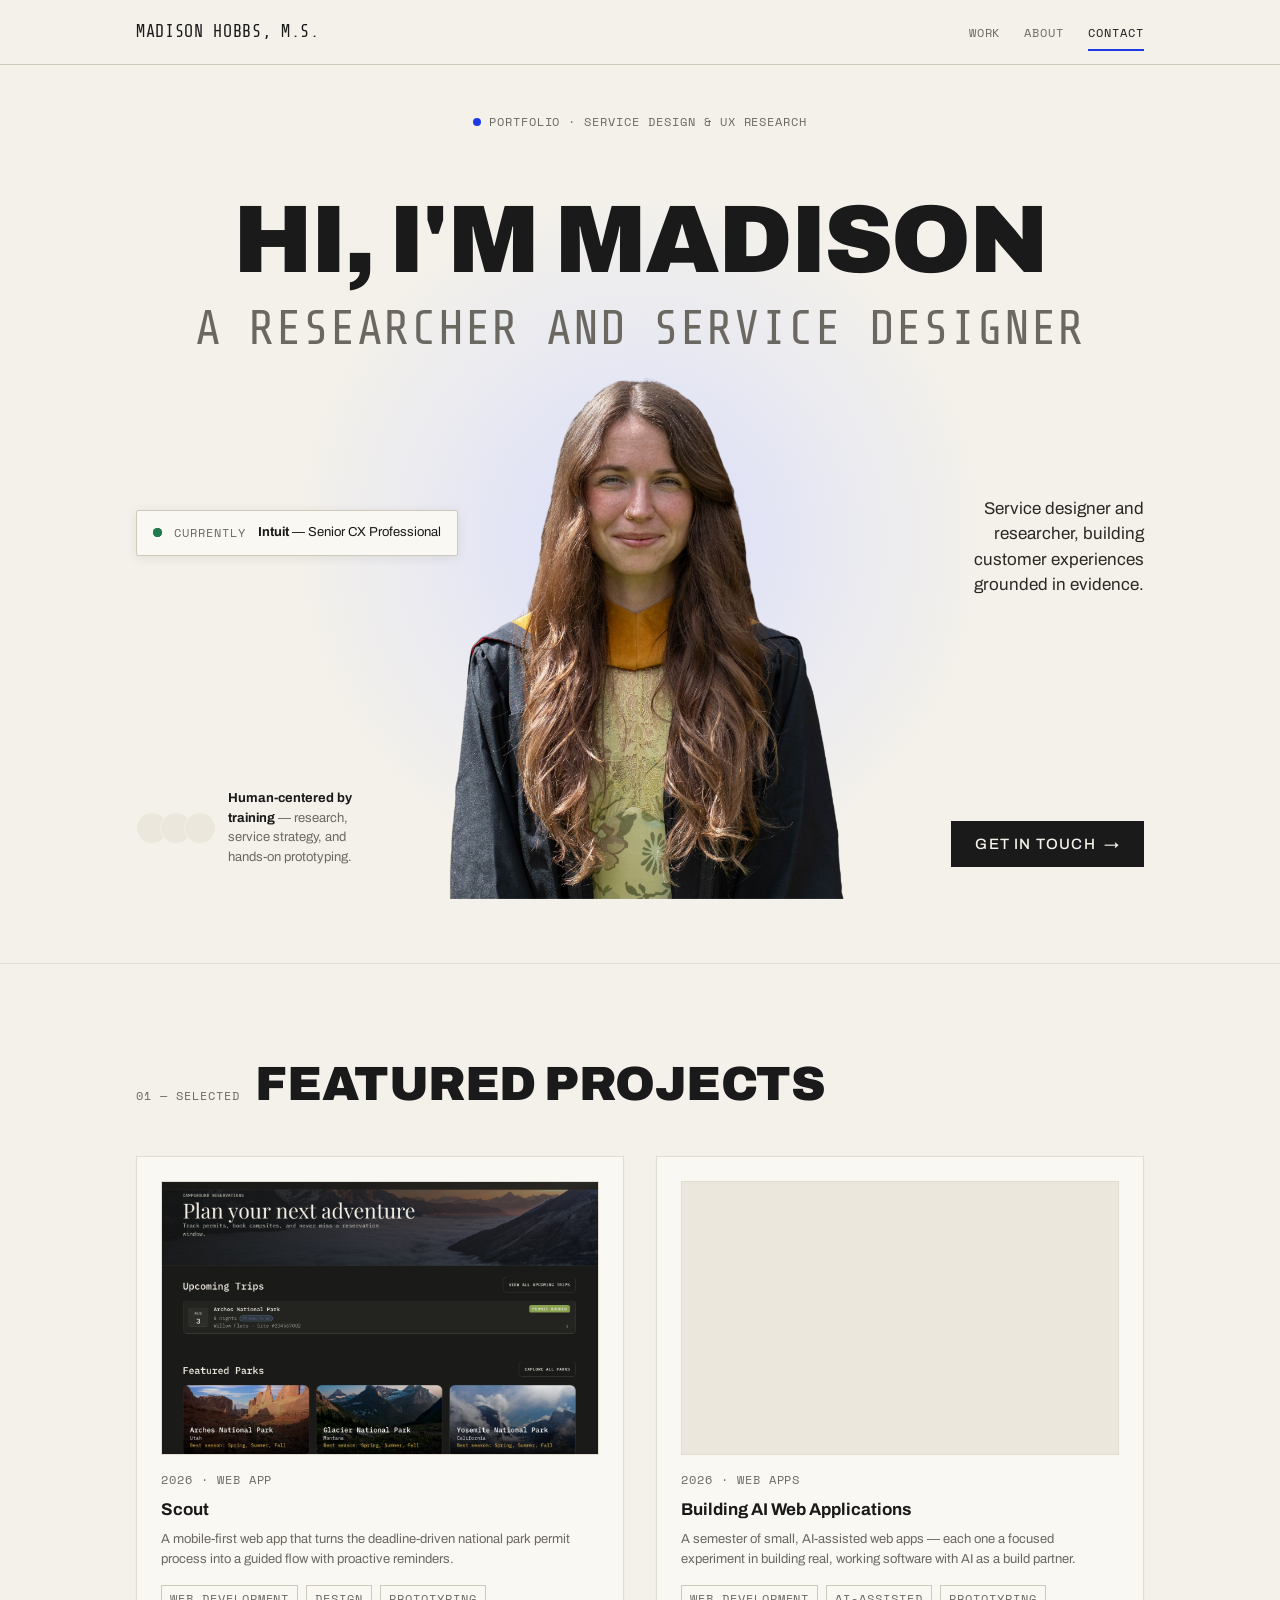
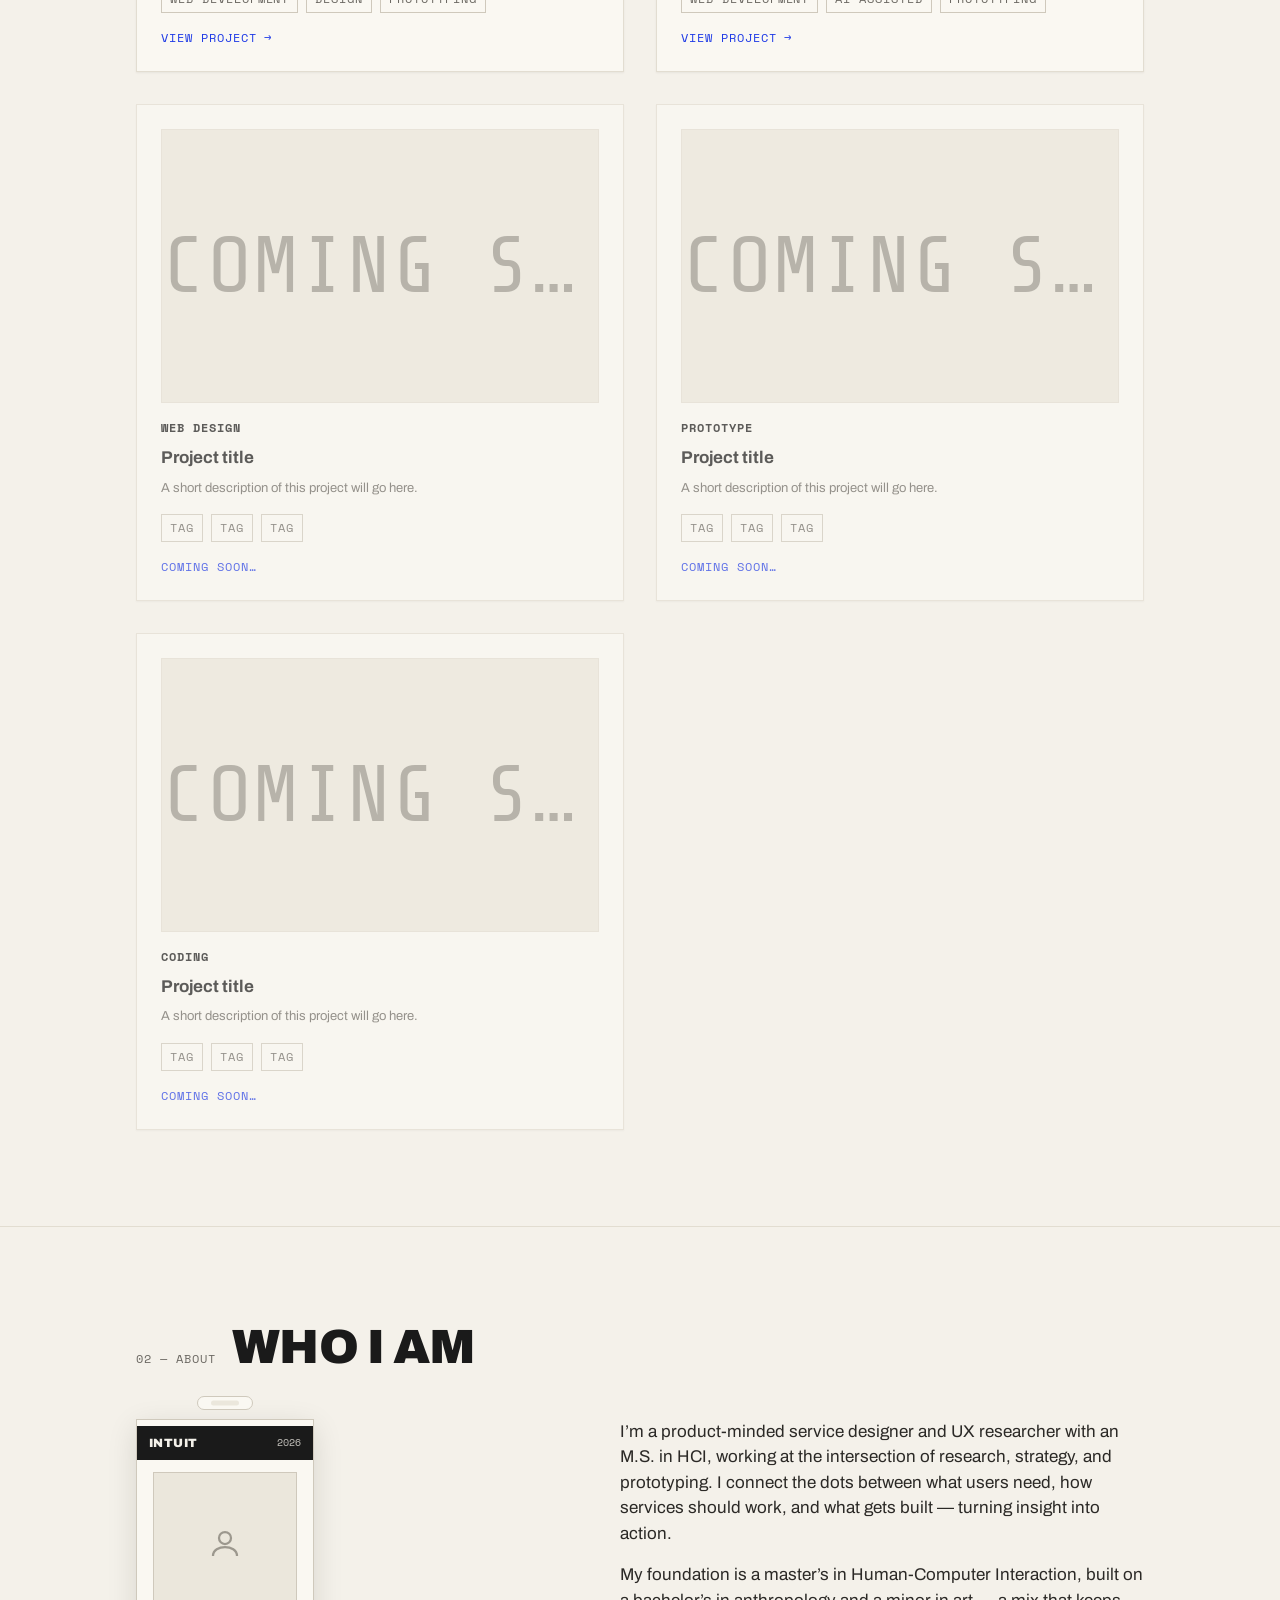
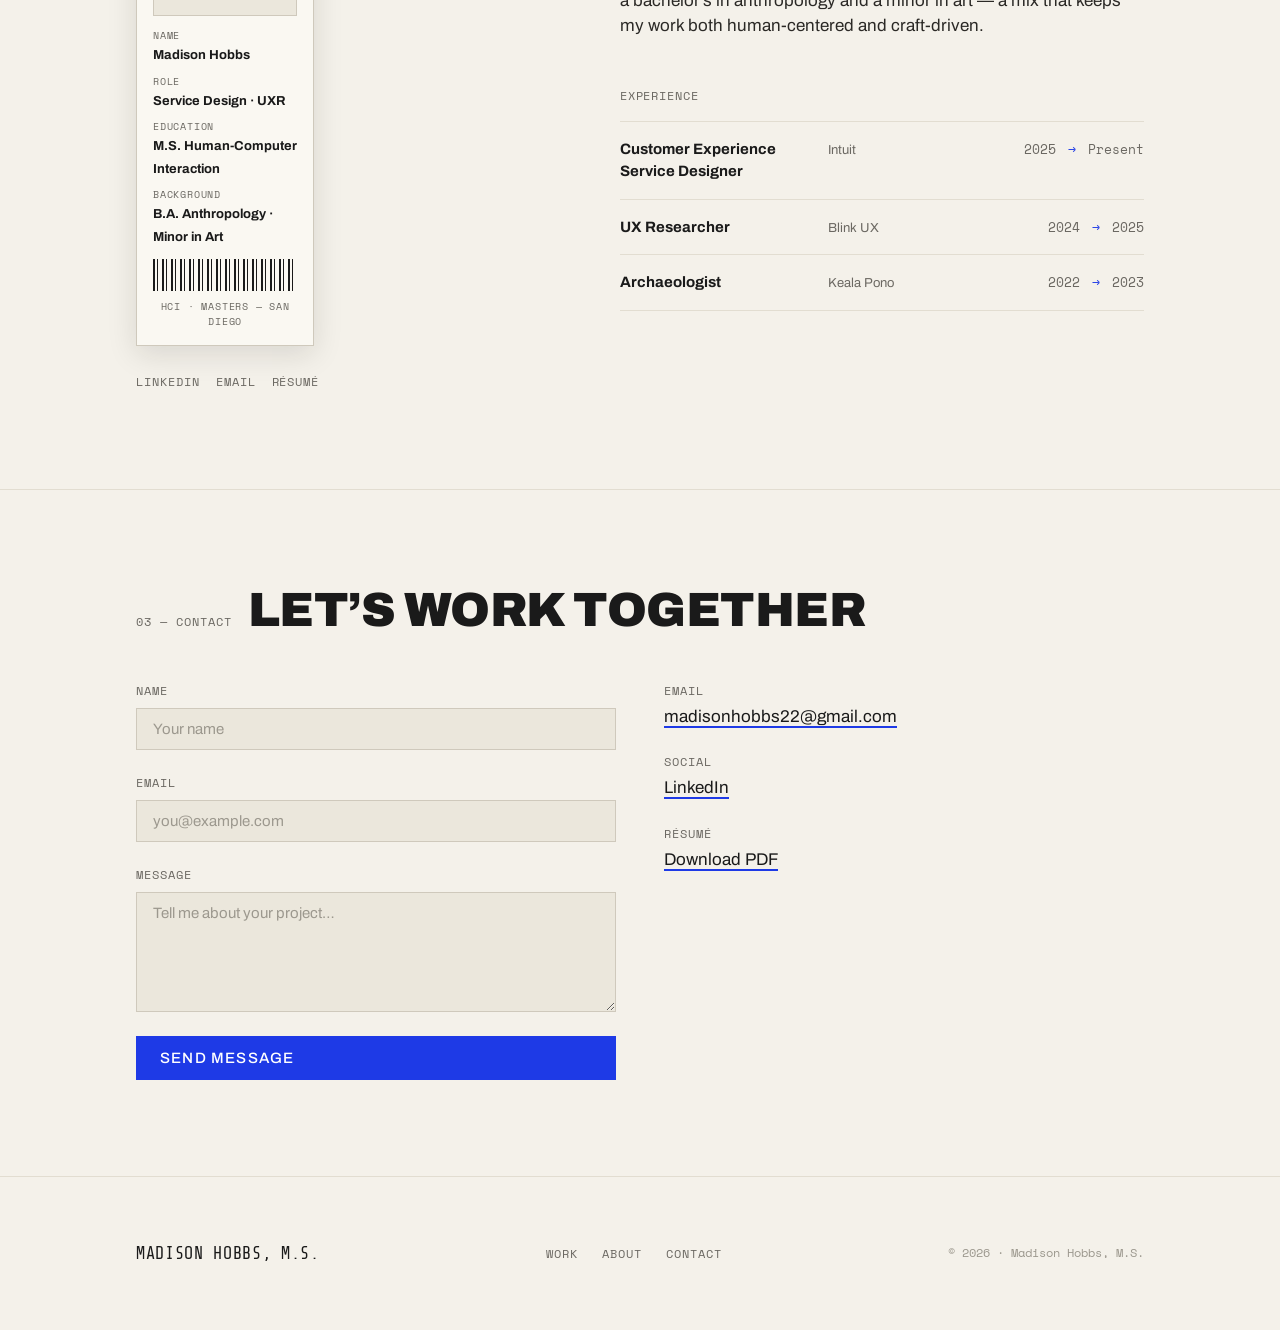
==== commit 10836ed3: "homepage changes" ====
--- a/index.html
+++ b/index.html
@@ -68,51 +68,64 @@
   }
 
   /* =================== HERO =================== */
-  .hero { position: relative; padding-block: var(--space-16) var(--space-24); border-bottom: var(--border-width-hairline) solid var(--color-border-subtle); overflow: hidden; }
+  .hero { position: relative; padding-block: var(--space-12) var(--space-16); border-bottom: var(--border-width-hairline) solid var(--color-border-subtle); overflow: hidden; }
   .hero .wrap { position: relative; }
 
-  .hero__eyebrow { display: inline-flex; align-items: center; gap: var(--space-2); font-family: var(--font-mono); font-size: var(--font-size-caption); text-transform: uppercase; letter-spacing: var(--letter-spacing-label); color: var(--color-ink-muted); }
-  .hero__eyebrow-dot { width: 8px; height: 8px; border-radius: var(--radius-pill); background: var(--accent); }
-
-  /* top row: name on the left, portrait on the right */
-  .hero__top { position: relative; display: flex; flex-direction: column; align-items: center; gap: var(--space-10); margin-top: var(--space-8); }
-  .hero__top::before { content: ""; position: absolute; left: 50%; top: 50%; transform: translate(-50%, -50%); width: min(760px, 100%); aspect-ratio: 1 / 1; background: radial-gradient(circle at center, var(--accent-soft) 0%, transparent 62%); z-index: var(--z-base); pointer-events: none; }
-
-  .hero__title { position: relative; z-index: var(--z-raised); font-family: var(--font-display); font-weight: var(--font-weight-regular); font-size: var(--font-size-display-lg-fluid); line-height: 1.02; letter-spacing: 0.02em; text-transform: uppercase; color: var(--color-ink-strong); text-align: center; }
+  .hero__eyebrow { display: flex; align-items: center; justify-content: center; gap: var(--space-2); font-family: var(--font-mono); font-size: var(--font-size-caption); text-transform: uppercase; letter-spacing: var(--letter-spacing-label); color: var(--color-ink-muted); text-align: center; }
+  .hero__eyebrow-dot { width: 8px; height: 8px; border-radius: var(--radius-pill); background: var(--accent); flex-shrink: 0; }
+
+  /* stage: centered title with the cutout portrait overlapping, info floating around */
+  .hero__stage { position: relative; display: flex; flex-direction: column; align-items: center; text-align: center; margin-top: var(--space-8); }
+  .hero__stage::before { content: ""; position: absolute; left: 50%; top: 52%; transform: translate(-50%, -50%); width: min(640px, 120%); aspect-ratio: 1 / 1; background: radial-gradient(circle at center, var(--accent-soft) 0%, transparent 60%); z-index: var(--z-base); pointer-events: none; }
+
+  .hero__title { position: relative; z-index: var(--z-raised); text-transform: uppercase; color: var(--color-ink-strong); }
   .hero__title-a, .hero__title-b { display: block; }
-  .hero__title-b { color: var(--color-ink-muted); }
-
-  .hero__portrait { position: relative; z-index: var(--z-raised); flex-shrink: 0; width: min(360px, 82%); aspect-ratio: 4 / 5; background: var(--color-bg-sunken); border: var(--border-width-hairline) solid var(--color-border-default); box-shadow: var(--shadow-paper); display: flex; align-items: center; justify-content: center; overflow: hidden; }
-  .hero__portrait img { position: absolute; inset: 0; width: 100%; height: 100%; object-fit: cover; }
-  .hero__portrait .placeholder-glyph { width: 72px; height: 72px; color: var(--color-ink-faint); }
-
-  /* info below the name + portrait */
-  .hero__info { position: relative; z-index: var(--z-raised); display: flex; flex-direction: column; align-items: center; gap: var(--space-6); margin-top: var(--space-12); text-align: center; }
-
-  .hero__pill { display: inline-flex; align-items: center; gap: var(--space-2); background: var(--color-bg-raised); border: var(--border-width-hairline) solid var(--color-border-default); border-radius: var(--radius-pill); padding: var(--space-2) var(--space-4); box-shadow: var(--shadow-paper); font-family: var(--font-mono); font-size: var(--font-size-caption); text-transform: uppercase; letter-spacing: var(--letter-spacing-label); color: var(--color-ink-strong); white-space: nowrap; }
-  .hero__pill-dot { width: 8px; height: 8px; border-radius: var(--radius-pill); background: var(--color-success); }
-
-  .hero__lede { max-width: 44ch; font-size: var(--font-size-lead); color: var(--color-ink-body); }
-
-  .hero__trust { display: flex; align-items: center; gap: var(--space-3); max-width: 360px; text-align: left; }
+  .hero__title-a { font-family: var(--font-heading); font-weight: var(--font-weight-black); font-size: clamp(2.5rem, 8.5vw, 6rem); line-height: var(--line-height-tight); letter-spacing: -0.02em; }
+  .hero__title-b { font-family: var(--font-display); font-weight: var(--font-weight-regular); font-size: clamp(1.4rem, 4vw, 3rem); line-height: 1.15; letter-spacing: 0.02em; color: var(--color-ink-muted); margin-top: var(--space-4); }
+
+  .hero__portrait { position: relative; z-index: var(--z-raised); width: min(340px, 76%); margin-top: var(--space-6); }
+  .hero__portrait img { display: block; width: 100%; height: auto; }
+
+  /* floating info blocks (stacked on mobile, positioned around the portrait on desktop) */
+  .hero__float { position: relative; z-index: var(--z-raised); }
+
+  .hero__now { display: inline-flex; align-items: center; gap: var(--space-3); background: var(--color-bg-raised); border: var(--border-width-hairline) solid var(--color-border-default); border-radius: var(--radius-sm); padding: var(--space-3) var(--space-4); box-shadow: var(--shadow-raised); max-width: 100%; margin-top: var(--space-8); }
+  .hero__now-dot { position: relative; width: 9px; height: 9px; border-radius: var(--radius-pill); background: var(--color-success); flex-shrink: 0; }
+  .hero__now-dot::after { content: ""; position: absolute; inset: 0; border-radius: var(--radius-pill); background: var(--color-success); animation: nowPulse 2.4s var(--ease-standard) infinite; }
+  .hero__now-label { font-family: var(--font-mono); font-size: var(--font-size-caption); text-transform: uppercase; letter-spacing: var(--letter-spacing-label); color: var(--color-ink-muted); flex-shrink: 0; }
+  .hero__now-role { font-size: var(--font-size-body-sm); color: var(--color-ink-strong); }
+  .hero__now-role strong { font-weight: var(--font-weight-bold); }
+  @keyframes nowPulse { 0% { transform: scale(1); opacity: 0.6; } 70% { transform: scale(2.6); opacity: 0; } 100% { transform: scale(2.6); opacity: 0; } }
+
+  .hero__desc { max-width: 34ch; font-size: var(--font-size-lead); color: var(--color-ink-body); margin-top: var(--space-6); }
+
+  .hero__trust { display: flex; align-items: center; gap: var(--space-3); max-width: 360px; text-align: left; margin-top: var(--space-8); }
   .hero__avatars { display: inline-flex; flex-shrink: 0; }
   .hero__avatars span { width: 32px; height: 32px; border-radius: var(--radius-pill); background: var(--color-bg-sunken); border: var(--border-width-default) solid var(--color-bg-base); margin-left: -8px; }
   .hero__avatars span:first-child { margin-left: 0; }
   .hero__trust p { font-size: var(--font-size-body-sm); color: var(--color-ink-muted); }
   .hero__trust strong { color: var(--color-ink-strong); font-weight: var(--font-weight-bold); }
 
-  .hero__cta { border-radius: var(--radius-pill); }
-
-  @media (min-width: 768px) {
-    .hero__top { flex-direction: row; justify-content: center; align-items: center; gap: var(--space-16); margin-top: var(--space-12); }
-    .hero__title { text-align: left; }
+  .hero__cta { border-radius: var(--radius-pill); margin-top: var(--space-8); }
+
+  /* desktop: overlay layout — title behind, large cutout centered in front, info in the corners */
+  @media (min-width: 1024px) {
+    .hero__stage { display: block; min-height: 720px; margin-top: var(--space-12); }
+    .hero__stage::before { width: min(820px, 130%); top: 50%; }
+    .hero__title { position: absolute; top: var(--space-4); left: 0; right: 0; text-align: center; z-index: var(--z-base); }
+    .hero__portrait { position: absolute; left: 50%; bottom: 0; transform: translateX(-50%); width: min(560px, 44vw); margin: 0; }
+    .hero__float { position: absolute; margin: 0; }
+    .hero__now.hero__float { top: 46%; left: 0; }
+    .hero__desc.hero__float { top: 44%; right: 0; text-align: right; max-width: 19ch; }
+    .hero__trust.hero__float { left: 0; bottom: var(--space-8); max-width: 14rem; }
+    .hero__cta.hero__float { right: 0; bottom: var(--space-8); }
   }
 
-  @media (max-width: 767px) {
-    .hero__title { font-size: clamp(2.5rem, 13vw, 4rem); }
-    .hero__eyebrow { flex-wrap: wrap; justify-content: center; max-width: 100%; }
-    .hero__pill { white-space: normal; }
-    .hero__trust { text-align: center; flex-direction: column; }
+  @media (max-width: 1023px) {
+    .hero__eyebrow { flex-wrap: wrap; }
+    .hero__now { flex-wrap: wrap; justify-content: center; }
+    .hero__desc { text-align: center; }
+    .hero__trust { text-align: center; flex-direction: column; max-width: 30rem; }
   }
 
   /* =================== BUTTONS =================== */
@@ -226,6 +239,7 @@
     html { scroll-behavior: auto; }
     * { transition: none !important; }
     .project:hover { transform: none; }
+    .hero__now-dot::after { animation: none; }
   }
 </style>
 </head>
@@ -234,7 +248,7 @@
 
 <header class="nav" id="nav">
   <div class="wrap nav__inner">
-    <a href="#top" class="brand">Madison Hobbs</a>
+    <a href="#top" class="brand">Madison Hobbs, M.S.</a>
     <button class="nav__toggle" aria-expanded="false" aria-controls="nav-links" aria-label="Toggle menu"><span></span></button>
     <ul class="nav__links" id="nav-links">
       <li><a href="#work" class="current">Work</a></li>
@@ -252,28 +266,30 @@
     <div class="wrap">
       <p class="hero__eyebrow"><span class="hero__eyebrow-dot" aria-hidden="true"></span> Portfolio · Service Design &amp; UX Research</p>
 
-      <div class="hero__top">
+      <div class="hero__stage">
         <h1 id="hero-title" class="hero__title">
-          <span class="hero__title-a">Madison</span>
-          <span class="hero__title-b">Hobbs</span>
+          <span class="hero__title-a">Hi, I'm Madison</span>
+          <span class="hero__title-b">A Researcher and Service Designer</span>
         </h1>
 
         <figure class="hero__portrait">
-          <img src="Assets/Photo_Me.jpg" alt="Portrait of Madison Hobbs" />
+          <img src="Assets/Photo_Me_Cut.png" alt="Portrait of Madison Hobbs" />
         </figure>
-      </div>
-
-      <div class="hero__info">
-        <div class="hero__pill"><span class="hero__pill-dot" aria-hidden="true"></span> Intuit Senior Customer Experience Professional</div>
-
-        <p class="hero__lede">Service designer and researcher, building customer experiences grounded in evidence.</p>
-
-        <div class="hero__trust">
+
+        <div class="hero__now hero__float">
+          <span class="hero__now-dot" aria-hidden="true"></span>
+          <span class="hero__now-label">Currently</span>
+          <span class="hero__now-role"><strong>Intuit</strong> — Senior CX Professional</span>
+        </div>
+
+        <p class="hero__desc hero__float">Service designer and researcher, building customer experiences grounded in evidence.</p>
+
+        <div class="hero__trust hero__float">
           <span class="hero__avatars" aria-hidden="true"><span></span><span></span><span></span></span>
           <p><strong>Human-centered by training</strong> — research, service strategy, and hands-on prototyping.</p>
         </div>
 
-        <a href="#contact" class="btn btn--primary hero__cta">Get in touch <span aria-hidden="true">→</span></a>
+        <a href="#contact" class="btn btn--primary hero__cta hero__float">Get in touch <span aria-hidden="true">→</span></a>
       </div>
     </div>
   </section>
@@ -347,15 +363,6 @@
 
         <div class="about__identity">
           <div class="about__badge-row">
-            <div class="about__badge-info">
-              <p class="about__name">Madison Hobbs</p>
-              <p class="about__role">Service Design · UX Research</p>
-              <ul class="about__meta" aria-label="Background">
-                <li>M.S. Human-Computer Interaction</li>
-                <li>B.A. Anthropology · Minor in Art</li>
-                <li>Based in San Diego, CA</li>
-              </ul>
-            </div>
             <div class="about__badge" aria-label="Work badge (placeholder)">
               <div class="badge__clip" aria-hidden="true"></div>
               <div class="badge__body">
@@ -368,6 +375,8 @@
                 </div>
                 <div class="badge__field"><span class="k">Name</span><span class="v">Madison Hobbs</span></div>
                 <div class="badge__field"><span class="k">Role</span><span class="v">Service Design · UXR</span></div>
+                <div class="badge__field"><span class="k">Education</span><span class="v">M.S. Human-Computer Interaction</span></div>
+                <div class="badge__field"><span class="k">Background</span><span class="v">B.A. Anthropology · Minor in Art</span></div>
                 <div class="badge__barcode" aria-hidden="true"></div>
                 <div class="badge__id">HCI · MASTERS — SAN DIEGO</div>
               </div>
@@ -455,13 +464,13 @@
 
 <footer class="footer">
   <div class="wrap footer__inner">
-    <a href="#top" class="brand">Madison Hobbs</a>
+    <a href="#top" class="brand">Madison Hobbs, M.S.</a>
     <ul class="footer__links">
       <li><a href="#work">Work</a></li>
       <li><a href="#about">About</a></li>
       <li><a href="#contact">Contact</a></li>
     </ul>
-    <span class="footer__copy">© 2026 · Madison Hobbs</span>
+    <span class="footer__copy">© 2026 · Madison Hobbs, M.S.</span>
   </div>
 </footer>
 
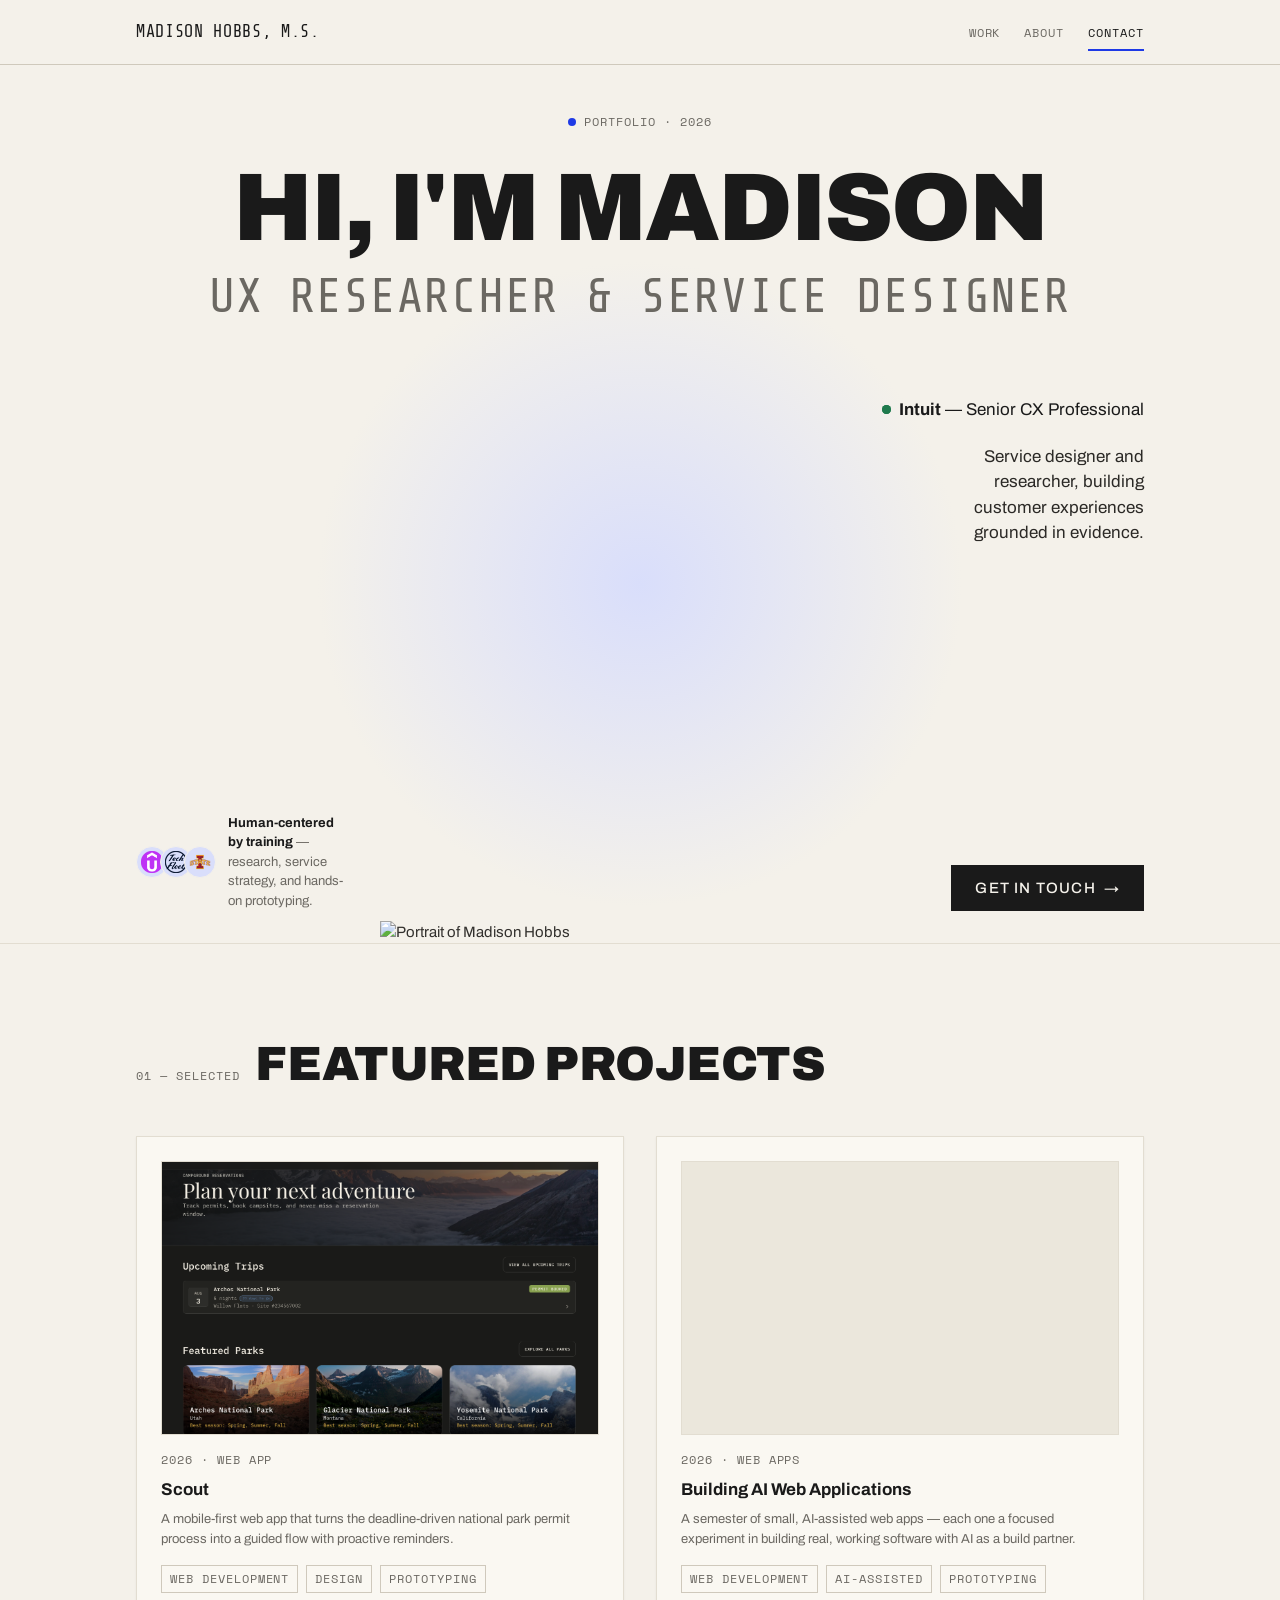
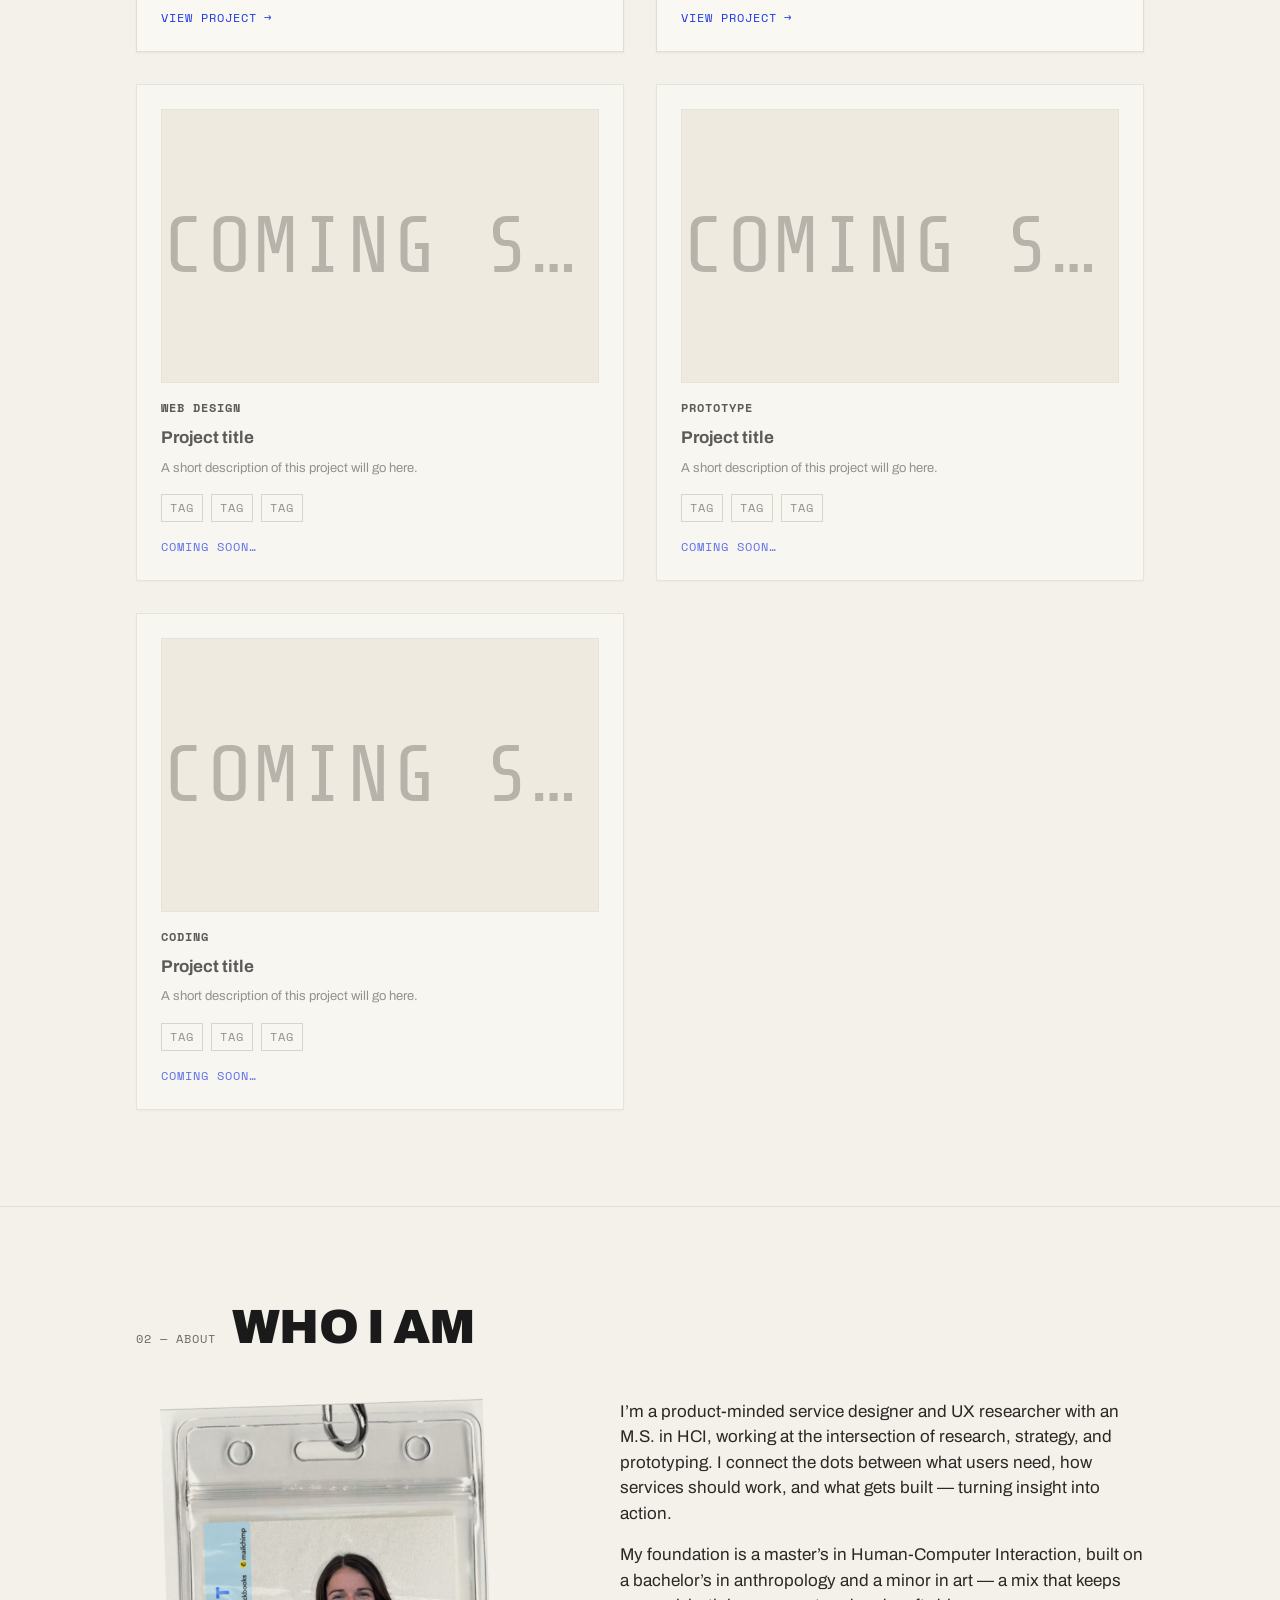
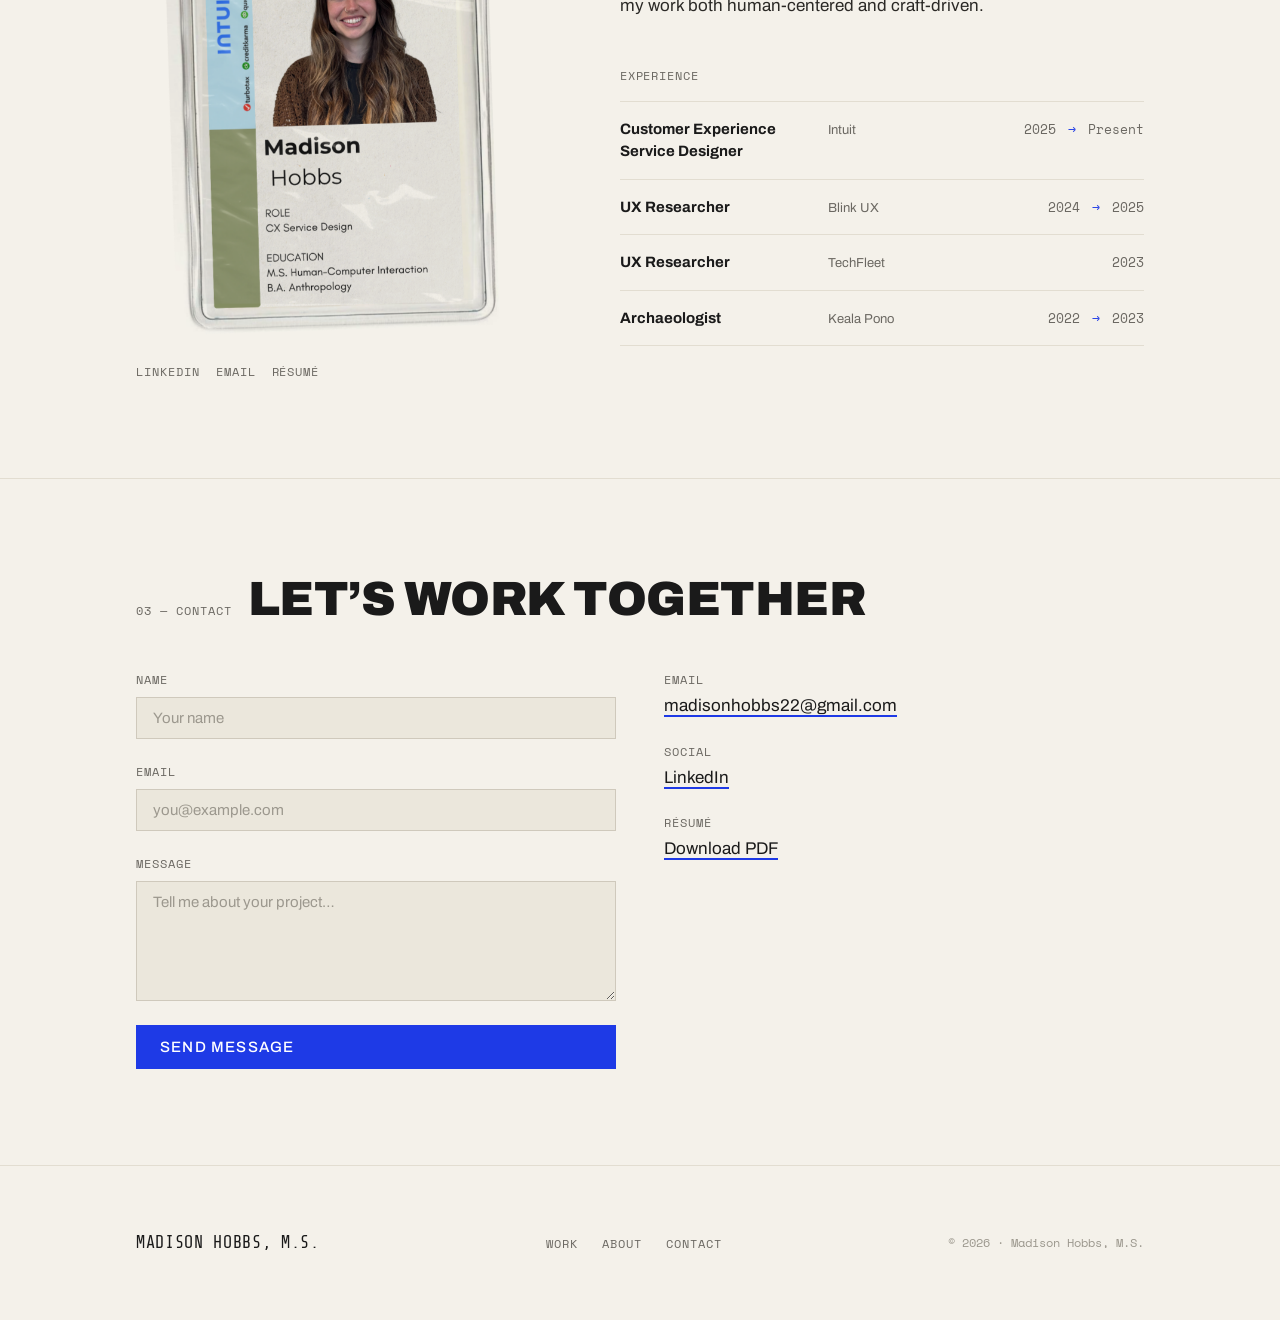
==== commit 5c4b57eb: "Changes to portfolio" ====
--- a/index.html
+++ b/index.html
@@ -68,64 +68,65 @@
   }
 
   /* =================== HERO =================== */
-  .hero { position: relative; padding-block: var(--space-12) var(--space-16); border-bottom: var(--border-width-hairline) solid var(--color-border-subtle); overflow: hidden; }
+  .hero { position: relative; padding-block: var(--space-12) 0; border-bottom: var(--border-width-hairline) solid var(--color-border-subtle); overflow: hidden; }
   .hero .wrap { position: relative; }
 
   .hero__eyebrow { display: flex; align-items: center; justify-content: center; gap: var(--space-2); font-family: var(--font-mono); font-size: var(--font-size-caption); text-transform: uppercase; letter-spacing: var(--letter-spacing-label); color: var(--color-ink-muted); text-align: center; }
   .hero__eyebrow-dot { width: 8px; height: 8px; border-radius: var(--radius-pill); background: var(--accent); flex-shrink: 0; }
 
-  /* stage: centered title with the cutout portrait overlapping, info floating around */
-  .hero__stage { position: relative; display: flex; flex-direction: column; align-items: center; text-align: center; margin-top: var(--space-8); }
-  .hero__stage::before { content: ""; position: absolute; left: 50%; top: 52%; transform: translate(-50%, -50%); width: min(640px, 120%); aspect-ratio: 1 / 1; background: radial-gradient(circle at center, var(--accent-soft) 0%, transparent 60%); z-index: var(--z-base); pointer-events: none; }
-
-  .hero__title { position: relative; z-index: var(--z-raised); text-transform: uppercase; color: var(--color-ink-strong); }
+  /* stage: title with the large cutout portrait overlapping it */
+  .hero__stage { position: relative; margin-top: var(--space-8); }
+
+  .hero__headline { position: relative; width: 100%; height: clamp(420px, 74vw, 780px); }
+  .hero__headline::before { content: ""; position: absolute; left: 50%; top: 54%; transform: translate(-50%, -50%); width: min(760px, 128%); aspect-ratio: 1 / 1; background: radial-gradient(circle at center, var(--accent-soft) 0%, transparent 60%); z-index: var(--z-base); pointer-events: none; }
+
+  .hero__title { position: absolute; top: 0; left: 0; right: 0; z-index: var(--z-base); text-align: center; text-transform: uppercase; color: var(--color-ink-strong); }
   .hero__title-a, .hero__title-b { display: block; }
   .hero__title-a { font-family: var(--font-heading); font-weight: var(--font-weight-black); font-size: clamp(2.5rem, 8.5vw, 6rem); line-height: var(--line-height-tight); letter-spacing: -0.02em; }
   .hero__title-b { font-family: var(--font-display); font-weight: var(--font-weight-regular); font-size: clamp(1.4rem, 4vw, 3rem); line-height: 1.15; letter-spacing: 0.02em; color: var(--color-ink-muted); margin-top: var(--space-4); }
 
-  .hero__portrait { position: relative; z-index: var(--z-raised); width: min(340px, 76%); margin-top: var(--space-6); }
-  .hero__portrait img { display: block; width: 100%; height: auto; }
-
-  /* floating info blocks (stacked on mobile, positioned around the portrait on desktop) */
-  .hero__float { position: relative; z-index: var(--z-raised); }
-
-  .hero__now { display: inline-flex; align-items: center; gap: var(--space-3); background: var(--color-bg-raised); border: var(--border-width-hairline) solid var(--color-border-default); border-radius: var(--radius-sm); padding: var(--space-3) var(--space-4); box-shadow: var(--shadow-raised); max-width: 100%; margin-top: var(--space-8); }
+  .hero__portrait { position: absolute; left: 50%; bottom: 0; transform: translateX(-50%); width: clamp(280px, 48vw, 480px); max-width: 92%; z-index: var(--z-raised); margin: 0; }
+  .hero__portrait img { display: block; width: 100%; height: auto; opacity: 0.96; }
+
+  /* meta floats around the portrait — out of flow so the divider sits on the photo bottom */
+  .hero__meta { display: contents; }
+
+  .hero__now, .hero__desc, .hero__trust, .hero__cta { position: absolute; z-index: var(--z-raised); margin: 0; }
+  .hero__now { display: inline-flex; align-items: center; gap: var(--space-2); }
   .hero__now-dot { position: relative; width: 9px; height: 9px; border-radius: var(--radius-pill); background: var(--color-success); flex-shrink: 0; }
   .hero__now-dot::after { content: ""; position: absolute; inset: 0; border-radius: var(--radius-pill); background: var(--color-success); animation: nowPulse 2.4s var(--ease-standard) infinite; }
-  .hero__now-label { font-family: var(--font-mono); font-size: var(--font-size-caption); text-transform: uppercase; letter-spacing: var(--letter-spacing-label); color: var(--color-ink-muted); flex-shrink: 0; }
-  .hero__now-role { font-size: var(--font-size-body-sm); color: var(--color-ink-strong); }
+  .hero__now-role { font-size: var(--font-size-lead); color: var(--color-ink-strong); }
   .hero__now-role strong { font-weight: var(--font-weight-bold); }
   @keyframes nowPulse { 0% { transform: scale(1); opacity: 0.6; } 70% { transform: scale(2.6); opacity: 0; } 100% { transform: scale(2.6); opacity: 0; } }
 
-  .hero__desc { max-width: 34ch; font-size: var(--font-size-lead); color: var(--color-ink-body); margin-top: var(--space-6); }
-
-  .hero__trust { display: flex; align-items: center; gap: var(--space-3); max-width: 360px; text-align: left; margin-top: var(--space-8); }
+  .hero__desc { max-width: 42ch; font-size: var(--font-size-lead); color: var(--color-ink-body); }
+
+  .hero__trust { display: flex; align-items: center; gap: var(--space-3); max-width: 360px; text-align: left; }
   .hero__avatars { display: inline-flex; flex-shrink: 0; }
-  .hero__avatars span { width: 32px; height: 32px; border-radius: var(--radius-pill); background: var(--color-bg-sunken); border: var(--border-width-default) solid var(--color-bg-base); margin-left: -8px; }
+  .hero__avatars span { width: 32px; height: 32px; border-radius: var(--radius-pill); background: var(--accent-soft); border: var(--border-width-default) solid var(--color-bg-base); margin-left: -8px; overflow: hidden; display: inline-flex; align-items: center; justify-content: center; }
   .hero__avatars span:first-child { margin-left: 0; }
+  .hero__avatars img { width: 72%; height: 72%; object-fit: contain; display: block; }
   .hero__trust p { font-size: var(--font-size-body-sm); color: var(--color-ink-muted); }
   .hero__trust strong { color: var(--color-ink-strong); font-weight: var(--font-weight-bold); }
 
-  .hero__cta { border-radius: var(--radius-pill); margin-top: var(--space-8); }
-
-  /* desktop: overlay layout — title behind, large cutout centered in front, info in the corners */
-  @media (min-width: 1024px) {
-    .hero__stage { display: block; min-height: 720px; margin-top: var(--space-12); }
-    .hero__stage::before { width: min(820px, 130%); top: 50%; }
-    .hero__title { position: absolute; top: var(--space-4); left: 0; right: 0; text-align: center; z-index: var(--z-base); }
-    .hero__portrait { position: absolute; left: 50%; bottom: 0; transform: translateX(-50%); width: min(560px, 44vw); margin: 0; }
-    .hero__float { position: absolute; margin: 0; }
-    .hero__now.hero__float { top: 46%; left: 0; }
-    .hero__desc.hero__float { top: 44%; right: 0; text-align: right; max-width: 19ch; }
-    .hero__trust.hero__float { left: 0; bottom: var(--space-8); max-width: 14rem; }
-    .hero__cta.hero__float { right: 0; bottom: var(--space-8); }
+  .hero__cta { border-radius: var(--radius-pill); }
+
+  @media (max-width: 767px) {
+    .hero__eyebrow { flex-wrap: wrap; }
+    .hero__now { left: 50%; transform: translateX(-50%); bottom: 38%; white-space: nowrap; }
+    .hero__desc { left: 50%; transform: translateX(-50%); bottom: 30%; text-align: center; max-width: 28ch; font-size: var(--font-size-body-sm); }
+    .hero__trust { left: 50%; transform: translateX(-50%); bottom: 14%; text-align: center; flex-direction: column; max-width: 18rem; }
+    .hero__cta { left: 50%; transform: translateX(-50%); bottom: 2%; }
   }
 
-  @media (max-width: 1023px) {
-    .hero__eyebrow { flex-wrap: wrap; }
-    .hero__now { flex-wrap: wrap; justify-content: center; }
-    .hero__desc { text-align: center; }
-    .hero__trust { text-align: center; flex-direction: column; max-width: 30rem; }
+  /* tablet & up: wrap the supporting info around the photo */
+  @media (min-width: 768px) {
+    .hero__headline { height: clamp(500px, 68vw, 780px); }
+    .hero__portrait { width: clamp(300px, 42vw, 520px); }
+    .hero__now { top: 30%; right: 0; transform: none; }
+    .hero__desc { top: 36%; right: 0; text-align: right; max-width: 18ch; transform: none; }
+    .hero__trust { left: 0; bottom: var(--space-8); max-width: 13rem; transform: none; }
+    .hero__cta { right: 0; bottom: var(--space-8); transform: none; }
   }
 
   /* =================== BUTTONS =================== */
@@ -173,7 +174,8 @@
   /* ---- left: badge photo + identity ---- */
   .about__badge-row { display: flex; align-items: center; gap: var(--space-6); }
   .about__badge-info { flex: 1 1 auto; min-width: 0; }
-  /* ID work badge placeholder (moodboard lanyard style) */
+  /* ID work badge photo */
+  .about__badge-photo { width: min(340px, 100%); height: auto; display: block; margin-inline: auto; mix-blend-mode: multiply; }
   .about__badge { flex-shrink: 0; width: min(190px, 46%); position: relative; background: var(--color-bg-raised); border: var(--border-width-hairline) solid var(--color-border-default); box-shadow: var(--shadow-object); }
   .badge__clip { width: 56px; height: 14px; margin: calc(var(--space-6) * -1) auto 0; background: var(--color-bg-raised); border: var(--border-width-hairline) solid var(--color-border-default); border-radius: var(--radius-pill); position: relative; }
   .badge__clip::after { content: ""; position: absolute; left: 50%; top: 50%; transform: translate(-50%, -50%); width: 28px; height: 5px; background: var(--color-bg-sunken); border-radius: var(--radius-pill); }
@@ -264,32 +266,39 @@
   <!-- HERO -->
   <section class="hero" aria-labelledby="hero-title">
     <div class="wrap">
-      <p class="hero__eyebrow"><span class="hero__eyebrow-dot" aria-hidden="true"></span> Portfolio · Service Design &amp; UX Research</p>
+      <p class="hero__eyebrow"><span class="hero__eyebrow-dot" aria-hidden="true"></span> Portfolio · 2026</p>
 
       <div class="hero__stage">
-        <h1 id="hero-title" class="hero__title">
-          <span class="hero__title-a">Hi, I'm Madison</span>
-          <span class="hero__title-b">A Researcher and Service Designer</span>
-        </h1>
-
-        <figure class="hero__portrait">
-          <img src="Assets/Photo_Me_Cut.png" alt="Portrait of Madison Hobbs" />
-        </figure>
-
-        <div class="hero__now hero__float">
-          <span class="hero__now-dot" aria-hidden="true"></span>
-          <span class="hero__now-label">Currently</span>
-          <span class="hero__now-role"><strong>Intuit</strong> — Senior CX Professional</span>
-        </div>
-
-        <p class="hero__desc hero__float">Service designer and researcher, building customer experiences grounded in evidence.</p>
-
-        <div class="hero__trust hero__float">
-          <span class="hero__avatars" aria-hidden="true"><span></span><span></span><span></span></span>
-          <p><strong>Human-centered by training</strong> — research, service strategy, and hands-on prototyping.</p>
-        </div>
-
-        <a href="#contact" class="btn btn--primary hero__cta hero__float">Get in touch <span aria-hidden="true">→</span></a>
+        <div class="hero__headline">
+          <h1 id="hero-title" class="hero__title">
+            <span class="hero__title-a">Hi, I'm Madison</span>
+            <span class="hero__title-b">UX Researcher &amp; Service Designer</span>
+          </h1>
+
+          <figure class="hero__portrait">
+            <img src="Assets/Final_Photo_Me.png" alt="Portrait of Madison Hobbs" />
+          </figure>
+
+          <div class="hero__meta">
+            <p class="hero__now">
+              <span class="hero__now-dot" aria-hidden="true"></span>
+              <span class="hero__now-role"><strong>Intuit</strong> — Senior CX Professional</span>
+            </p>
+
+            <p class="hero__desc">Service designer and researcher, building customer experiences grounded in evidence.</p>
+
+            <div class="hero__trust">
+              <span class="hero__avatars" aria-hidden="true">
+                <span><img src="Assets/Udemy.png" alt="" /></span>
+                <span><img src="Assets/TechFleet.png" alt="" /></span>
+                <span><img src="Assets/Iowa.png" alt="" /></span>
+              </span>
+              <p><strong>Human-centered by training</strong> — research, service strategy, and hands-on prototyping.</p>
+            </div>
+
+            <a href="#contact" class="btn btn--primary hero__cta">Get in touch <span aria-hidden="true">→</span></a>
+          </div>
+        </div>
       </div>
     </div>
   </section>
@@ -363,12 +372,16 @@
 
         <div class="about__identity">
           <div class="about__badge-row">
+            <img class="about__badge-photo" src="Assets/Badge_Photo.png" alt="Madison Hobbs work badge" />
+          </div>
+          <!--
+            SAVED: original coded ID-badge card (kept for reference / to restore later).
+            To restore, delete the <img class="about__badge-photo"> above and un-comment this block.
             <div class="about__badge" aria-label="Work badge (placeholder)">
               <div class="badge__clip" aria-hidden="true"></div>
               <div class="badge__body">
                 <div class="badge__head"><span class="t">Intuit</span><span class="d">2026</span></div>
                 <div class="badge__photo">
-                  <!-- Replace the placeholder glyph with <img src="Assets/Photo_Me.jpg" alt="Photo of Madison Hobbs" /> -->
                   <svg class="placeholder-glyph" viewBox="0 0 24 24" fill="none" stroke="currentColor" stroke-width="1.5" aria-hidden="true">
                     <circle cx="12" cy="8" r="4" /><path d="M4 20c0-4 4-6 8-6s8 2 8 6" />
                   </svg>
@@ -381,7 +394,7 @@
                 <div class="badge__id">HCI · MASTERS — SAN DIEGO</div>
               </div>
             </div>
-          </div>
+          -->
           <ul class="about__social" aria-label="Links">
             <li><a href="https://www.linkedin.com/in/madisonhobbs" target="_blank" rel="noopener noreferrer">LinkedIn</a></li>
             <li><a href="mailto:madisonhobbs22@gmail.com">Email</a></li>
@@ -408,6 +421,11 @@
                 <span class="exp__years">2024 <span class="arrow" aria-hidden="true">→</span> 2025</span>
               </li>
               <li class="exp__row">
+                <span class="exp__role">UX Researcher</span>
+                <span class="exp__org">TechFleet</span>
+                <span class="exp__years">2023</span>
+              </li>
+              <li class="exp__row">
                 <span class="exp__role">Archaeologist</span>
                 <span class="exp__org">Keala Pono</span>
                 <span class="exp__years">2022 <span class="arrow" aria-hidden="true">→</span> 2023</span>
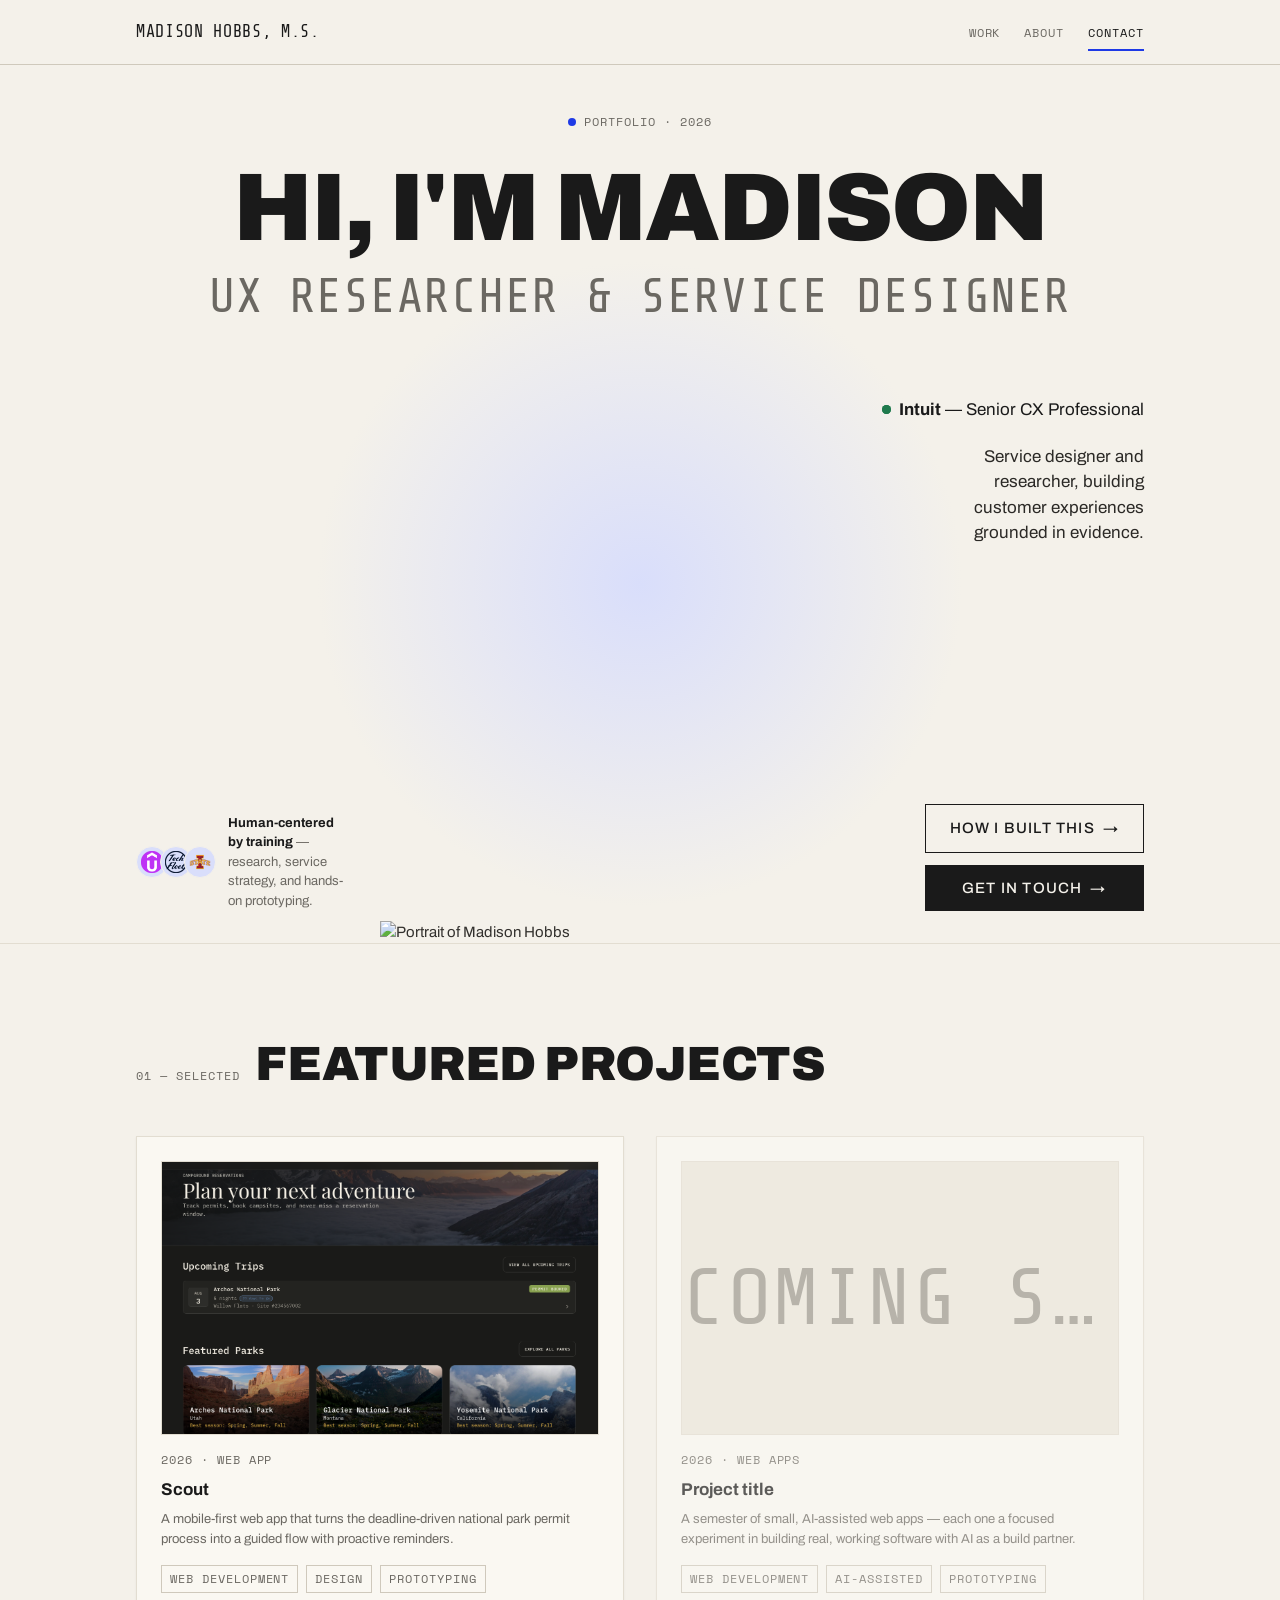
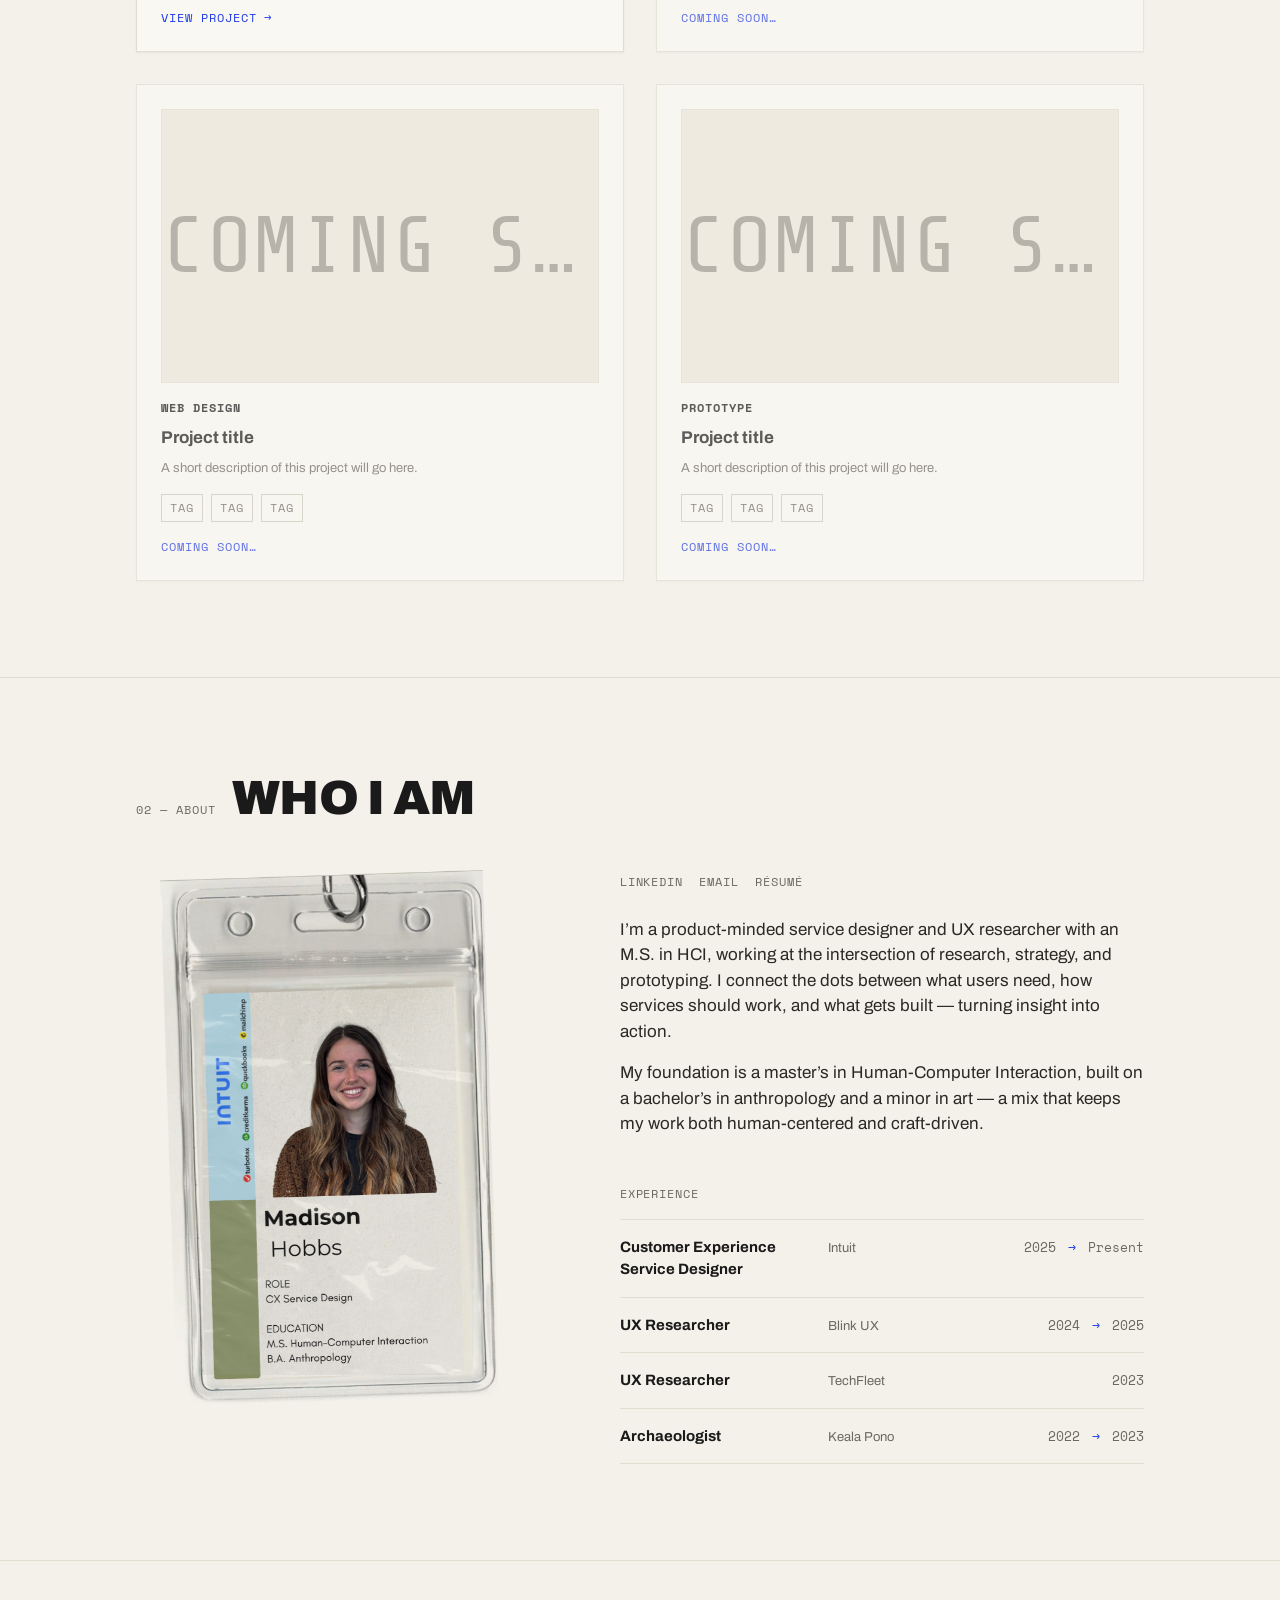
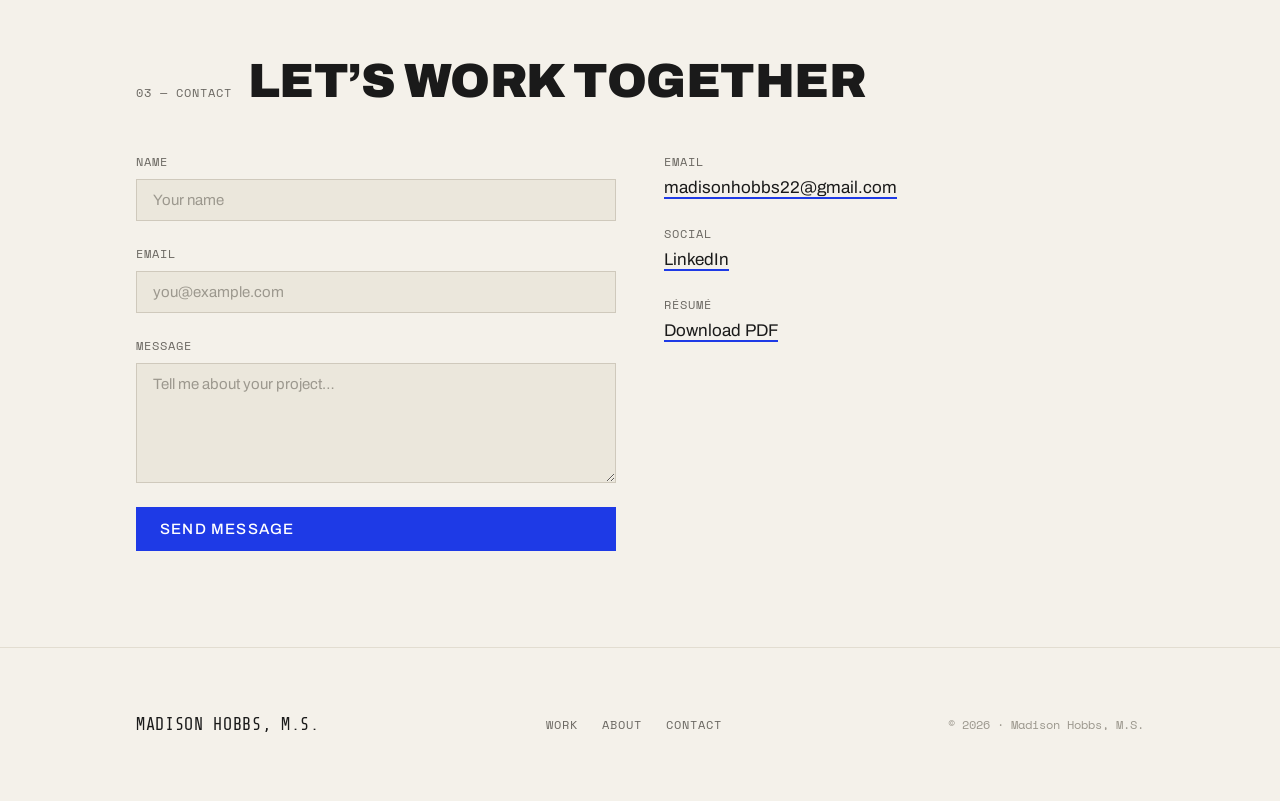
==== commit 6baa81b6: "how I built this site changes" ====
--- a/index.html
+++ b/index.html
@@ -91,7 +91,7 @@
   /* meta floats around the portrait — out of flow so the divider sits on the photo bottom */
   .hero__meta { display: contents; }
 
-  .hero__now, .hero__desc, .hero__trust, .hero__cta { position: absolute; z-index: var(--z-raised); margin: 0; }
+  .hero__now, .hero__desc, .hero__trust, .hero__actions { position: absolute; z-index: var(--z-raised); margin: 0; }
   .hero__now { display: inline-flex; align-items: center; gap: var(--space-2); }
   .hero__now-dot { position: relative; width: 9px; height: 9px; border-radius: var(--radius-pill); background: var(--color-success); flex-shrink: 0; }
   .hero__now-dot::after { content: ""; position: absolute; inset: 0; border-radius: var(--radius-pill); background: var(--color-success); animation: nowPulse 2.4s var(--ease-standard) infinite; }
@@ -110,13 +110,15 @@
   .hero__trust strong { color: var(--color-ink-strong); font-weight: var(--font-weight-bold); }
 
   .hero__cta { border-radius: var(--radius-pill); }
+  .hero__actions { position: absolute; z-index: var(--z-raised); display: flex; flex-direction: column; align-items: stretch; gap: var(--space-3); margin: 0; }
+  .hero__actions .btn { justify-content: center; width: 100%; box-sizing: border-box; }
 
   @media (max-width: 767px) {
     .hero__eyebrow { flex-wrap: wrap; }
     .hero__now { left: 50%; transform: translateX(-50%); bottom: 38%; white-space: nowrap; }
     .hero__desc { left: 50%; transform: translateX(-50%); bottom: 30%; text-align: center; max-width: 28ch; font-size: var(--font-size-body-sm); }
     .hero__trust { left: 50%; transform: translateX(-50%); bottom: 14%; text-align: center; flex-direction: column; max-width: 18rem; }
-    .hero__cta { left: 50%; transform: translateX(-50%); bottom: 2%; }
+    .hero__actions { left: 50%; transform: translateX(-50%); bottom: 2%; justify-content: center; max-width: 20rem; }
   }
 
   /* tablet & up: wrap the supporting info around the photo */
@@ -126,7 +128,7 @@
     .hero__now { top: 30%; right: 0; transform: none; }
     .hero__desc { top: 36%; right: 0; text-align: right; max-width: 18ch; transform: none; }
     .hero__trust { left: 0; bottom: var(--space-8); max-width: 13rem; transform: none; }
-    .hero__cta { right: 0; bottom: var(--space-8); transform: none; }
+    .hero__actions { right: 0; bottom: var(--space-8); transform: none; justify-content: flex-end; max-width: 22rem; }
   }
 
   /* =================== BUTTONS =================== */
@@ -196,6 +198,7 @@
   .about__meta { list-style: none; margin-top: var(--space-4); display: flex; flex-direction: column; gap: var(--space-1); }
   .about__meta li { font-size: var(--font-size-body-sm); color: var(--color-ink-body); }
   .about__social { list-style: none; display: flex; flex-wrap: wrap; gap: var(--space-4); margin-top: var(--space-6); }
+  .about__body > .about__social { margin-top: 0; margin-bottom: var(--space-6); }
   .about__social a { font-family: var(--font-mono); font-size: var(--font-size-caption); text-transform: uppercase; letter-spacing: var(--letter-spacing-label); color: var(--color-ink-muted); text-decoration: none; border-bottom: 2px solid transparent; padding-bottom: 2px; transition: color var(--duration-fast) var(--ease-standard), border-color var(--duration-fast) var(--ease-standard); }
   .about__social a:hover { color: var(--color-ink-strong); border-bottom-color: var(--accent); }
 
@@ -296,7 +299,10 @@
               <p><strong>Human-centered by training</strong> — research, service strategy, and hands-on prototyping.</p>
             </div>
 
-            <a href="#contact" class="btn btn--primary hero__cta">Get in touch <span aria-hidden="true">→</span></a>
+            <div class="hero__actions">
+              <a href="AIWebApps/index.html" class="btn btn--secondary hero__cta">How I Built this <span aria-hidden="true">→</span></a>
+              <a href="#contact" class="btn btn--primary hero__cta">Get in touch <span aria-hidden="true">→</span></a>
+            </div>
           </div>
         </div>
       </div>
@@ -321,14 +327,14 @@
           <span class="project__more">View project →</span>
         </a>
 
-        <a class="project" href="AIWebApps/index.html" aria-label="Building AI Web Applications — open project">
-          <div class="project__thumb"><img src="AIWebApps/assets/cover.png" alt="Building AI Web Applications preview" onerror="this.remove()" /></div>
+        <div class="project project--soon" aria-label="Building AI Web Applications — coming soon">
+          <div class="project__thumb"><span class="project__soon-label">Coming soon…</span></div>
           <div class="project__row"><span class="label">2026 · Web apps</span></div>
-          <h3 class="project__title">Building AI Web Applications</h3>
+          <h3 class="project__title">Project title</h3>
           <p class="project__desc">A semester of small, AI-assisted web apps — each one a focused experiment in building real, working software with AI as a build partner.</p>
           <div class="project__tags"><span class="tag">Web Development</span><span class="tag">AI-Assisted</span><span class="tag">Prototyping</span></div>
-          <span class="project__more">View project →</span>
-        </a>
+          <span class="project__more">Coming soon…</span>
+        </div>
 
         <div class="project project--soon" aria-label="Web Design — coming soon">
           <div class="project__thumb"><span class="project__soon-label">Coming soon…</span></div>
@@ -342,15 +348,6 @@
         <div class="project project--soon" aria-label="Prototype — coming soon">
           <div class="project__thumb"><span class="project__soon-label">Coming soon…</span></div>
           <div class="project__row"><span class="label label--strong">Prototype</span></div>
-          <h3 class="project__title">Project title</h3>
-          <p class="project__desc">A short description of this project will go here.</p>
-          <div class="project__tags"><span class="tag">Tag</span><span class="tag">Tag</span><span class="tag">Tag</span></div>
-          <span class="project__more">Coming soon…</span>
-        </div>
-
-        <div class="project project--soon" aria-label="Coding — coming soon">
-          <div class="project__thumb"><span class="project__soon-label">Coming soon…</span></div>
-          <div class="project__row"><span class="label label--strong">Coding</span></div>
           <h3 class="project__title">Project title</h3>
           <p class="project__desc">A short description of this project will go here.</p>
           <div class="project__tags"><span class="tag">Tag</span><span class="tag">Tag</span><span class="tag">Tag</span></div>
@@ -395,14 +392,14 @@
               </div>
             </div>
           -->
+        </div>
+
+        <div class="about__body">
           <ul class="about__social" aria-label="Links">
             <li><a href="https://www.linkedin.com/in/madisonhobbs" target="_blank" rel="noopener noreferrer">LinkedIn</a></li>
             <li><a href="mailto:madisonhobbs22@gmail.com">Email</a></li>
             <li><a href="assets/resume.pdf">Résumé</a></li>
           </ul>
-        </div>
-
-        <div class="about__body">
           <p>I’m a product-minded service designer and UX researcher with an M.S. in HCI, working at the intersection of research, strategy, and prototyping. I connect the dots between what users need, how services should work, and what gets built — turning insight into action.</p>
           <p>My foundation is a master’s in Human-Computer Interaction, built on a bachelor’s in anthropology and a minor in art — a mix that keeps my work both human-centered and craft-driven.</p>
 
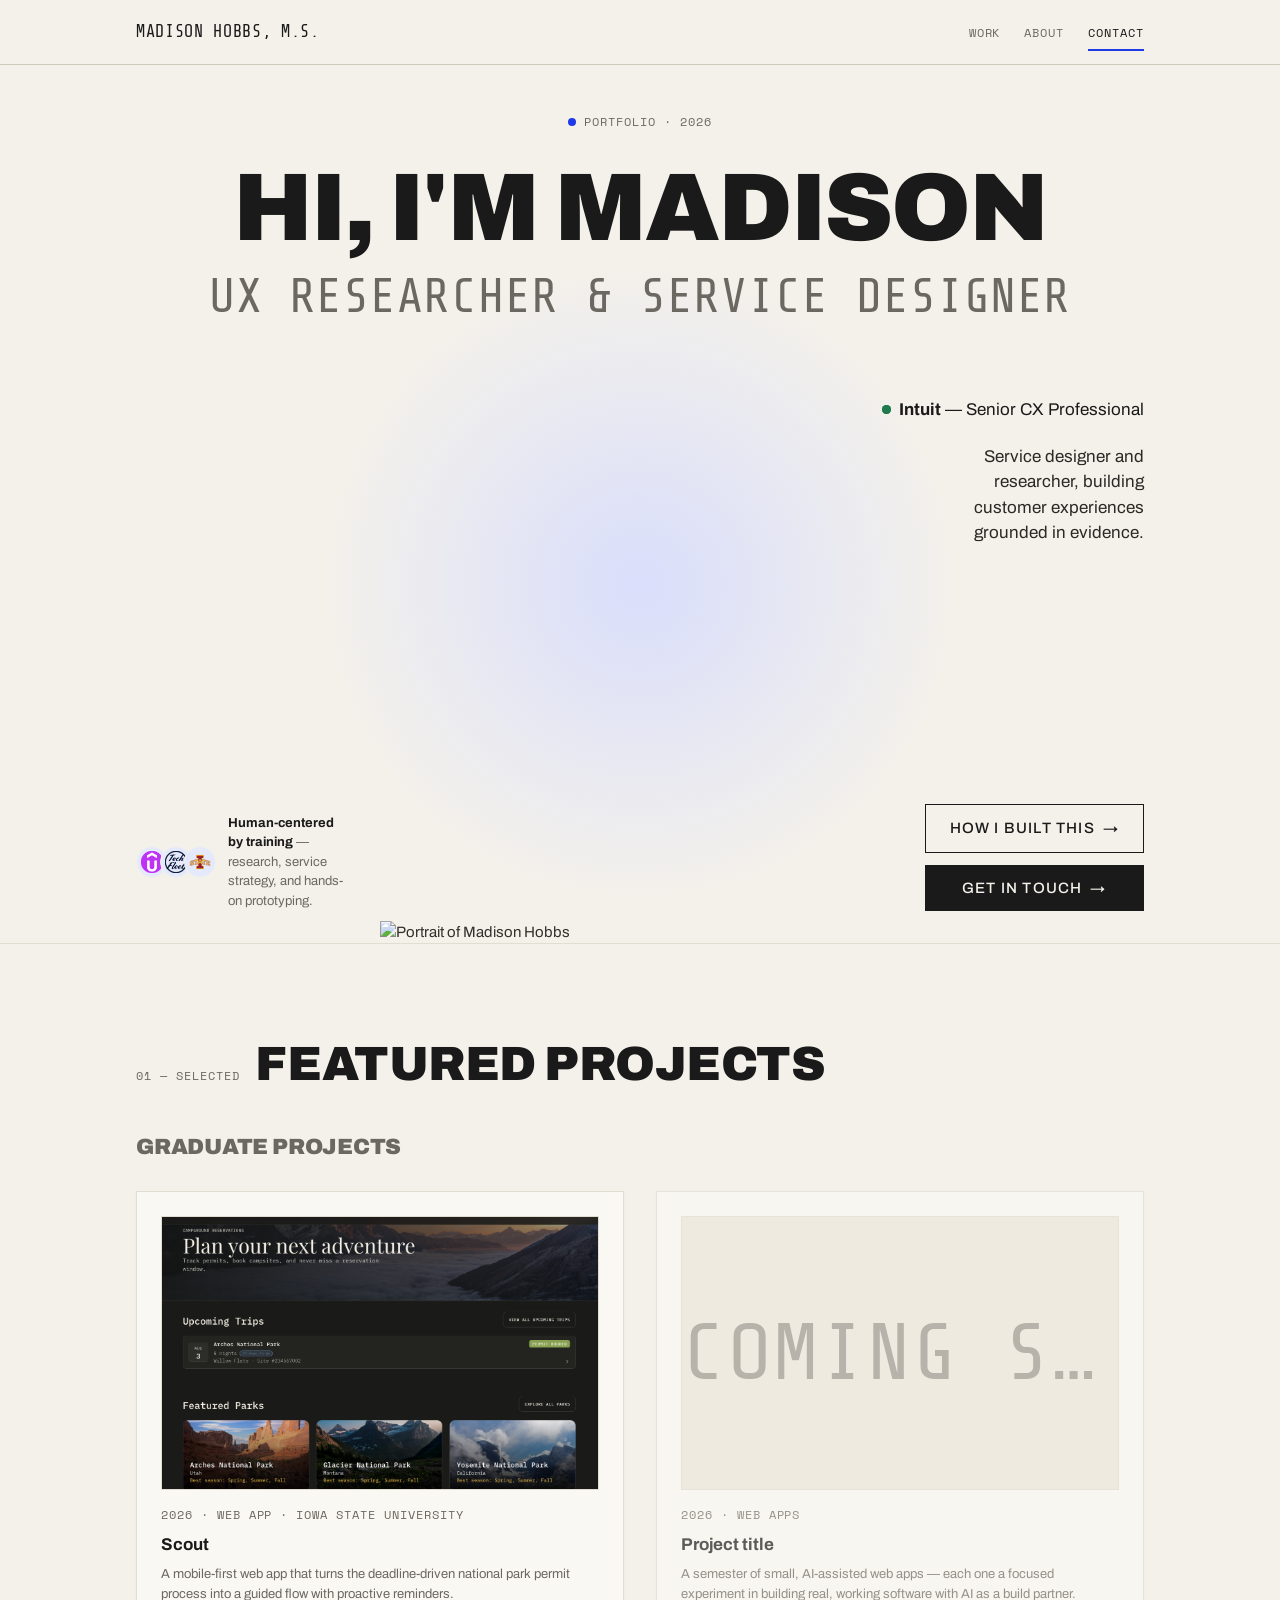
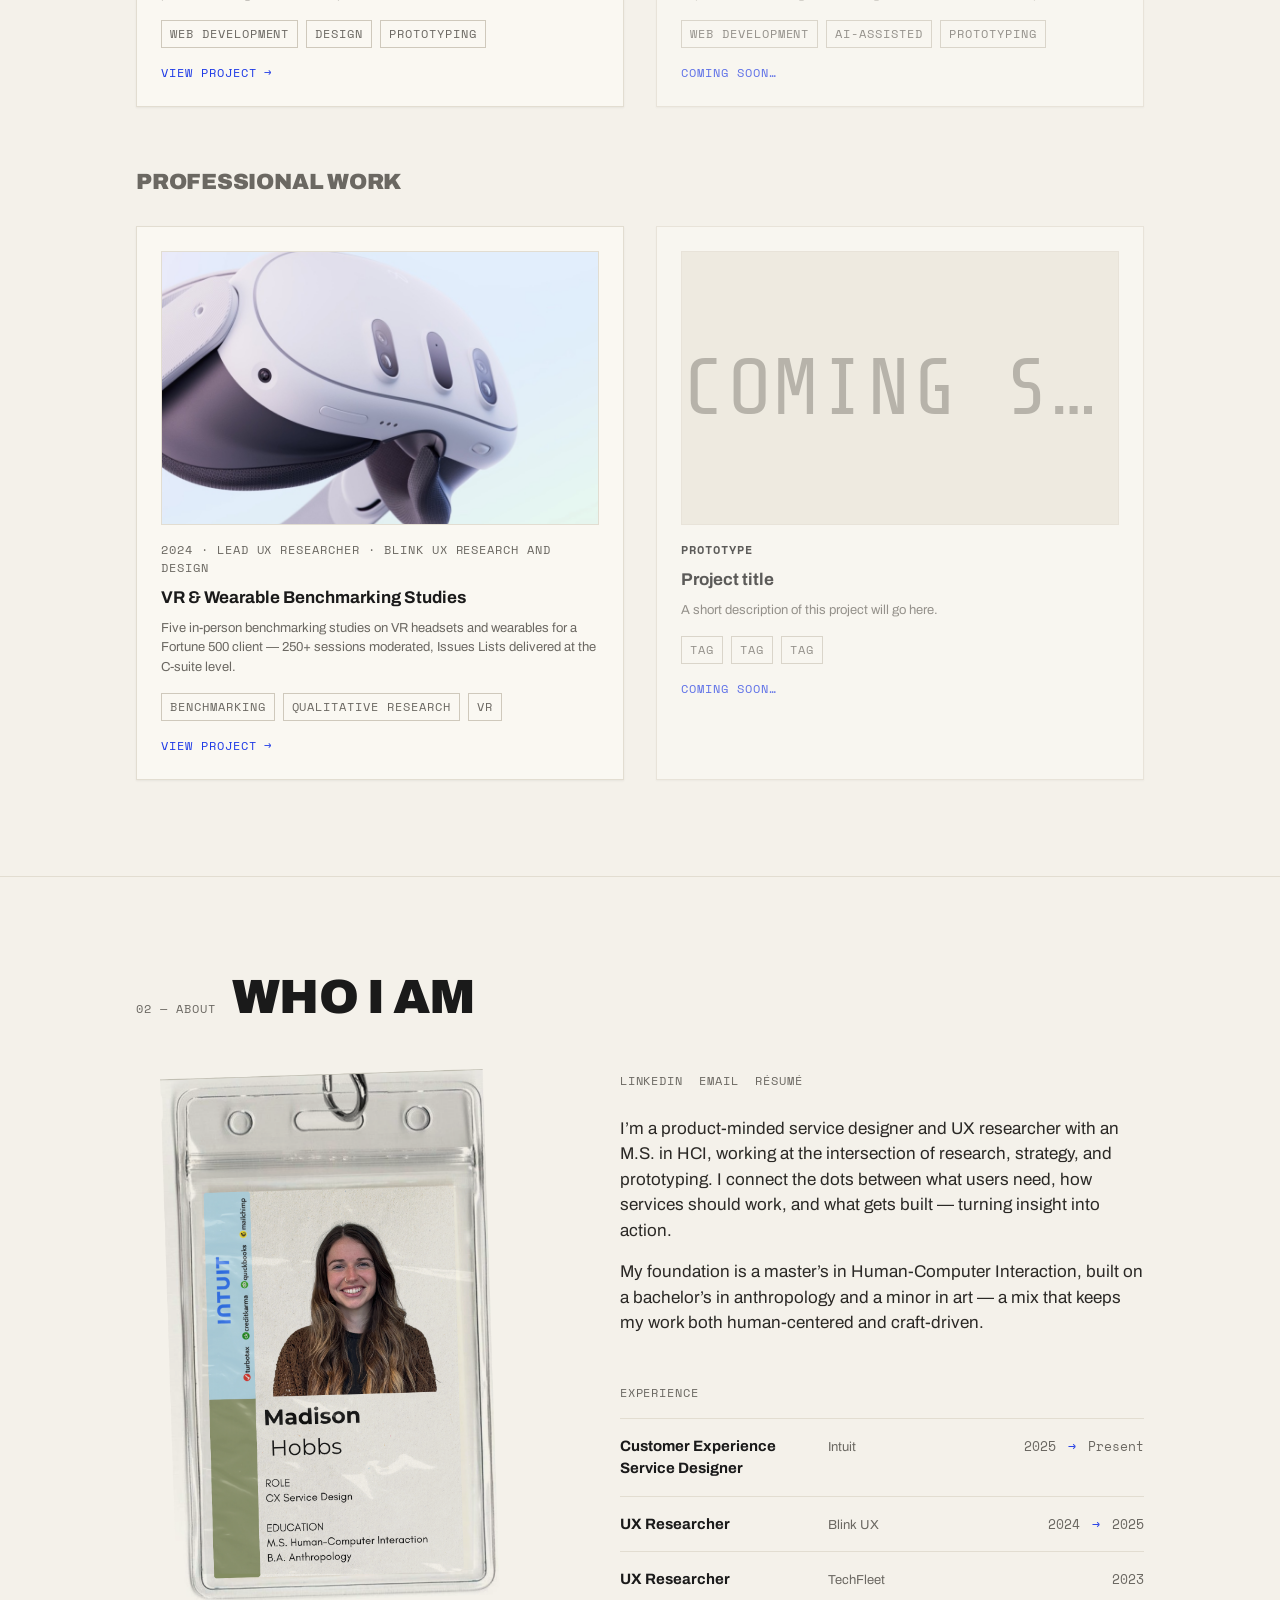
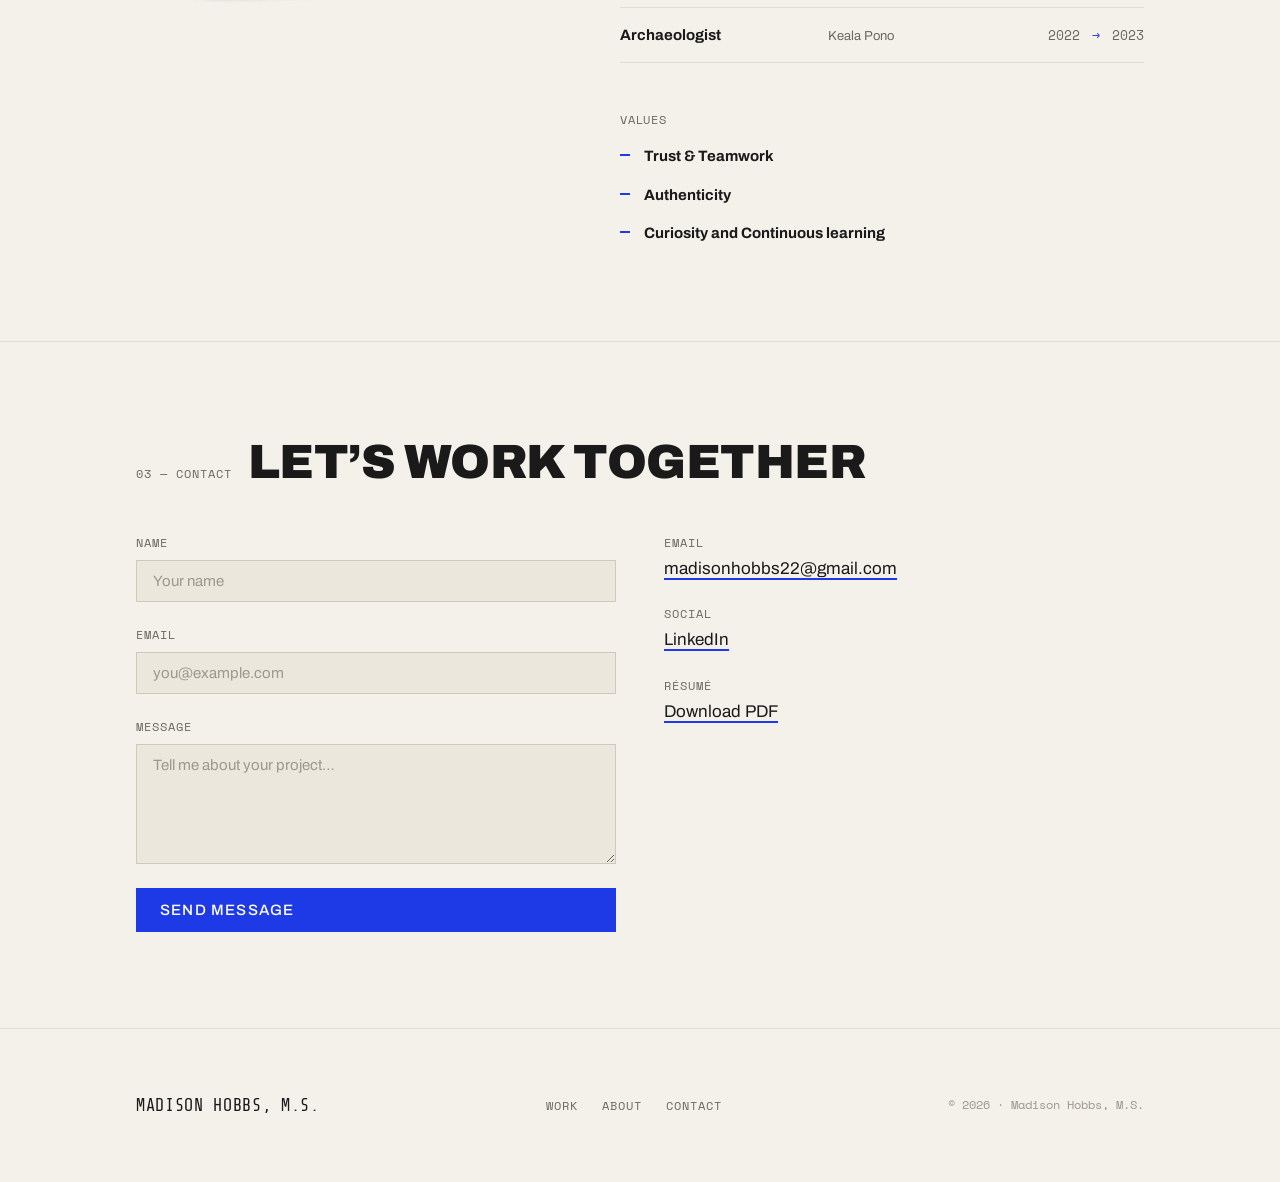
==== commit 9e4b086e: "major changes and added studies" ====
--- a/index.html
+++ b/index.html
@@ -103,7 +103,7 @@
 
   .hero__trust { display: flex; align-items: center; gap: var(--space-3); max-width: 360px; text-align: left; }
   .hero__avatars { display: inline-flex; flex-shrink: 0; }
-  .hero__avatars span { width: 32px; height: 32px; border-radius: var(--radius-pill); background: var(--accent-soft); border: var(--border-width-default) solid var(--color-bg-base); margin-left: -8px; overflow: hidden; display: inline-flex; align-items: center; justify-content: center; }
+  .hero__avatars span { width: 32px; height: 32px; border-radius: var(--radius-pill); background: color-mix(in srgb, var(--color-accent-blue-soft) 68%, white); border: var(--border-width-default) solid var(--color-bg-base); margin-left: -8px; overflow: hidden; display: inline-flex; align-items: center; justify-content: center; }
   .hero__avatars span:first-child { margin-left: 0; }
   .hero__avatars img { width: 72%; height: 72%; object-fit: contain; display: block; }
   .hero__trust p { font-size: var(--font-size-body-sm); color: var(--color-ink-muted); }
@@ -148,6 +148,17 @@
   .section__head h2 { font-family: var(--font-heading); font-weight: var(--font-weight-black); font-size: var(--font-size-display-sm-fluid); line-height: 1; text-transform: uppercase; letter-spacing: -0.01em; color: var(--color-ink-strong); }
 
   /* =================== PROJECTS (2-col) =================== */
+  .projects-groups { display: flex; flex-direction: column; gap: var(--space-16); }
+  .projects-group__head { margin-bottom: var(--space-8); }
+  .projects-group__head h3 {
+    font-family: var(--font-heading);
+    font-weight: var(--font-weight-black);
+    font-size: clamp(1.125rem, 2vw, 1.375rem);
+    line-height: 1.05;
+    text-transform: uppercase;
+    letter-spacing: -0.01em;
+    color: var(--color-ink-muted);
+  }
   .projects { display: grid; grid-template-columns: 1fr; gap: var(--space-8); }
   @media (min-width: 768px) { .projects { grid-template-columns: repeat(2, minmax(0, 1fr)); } }
   .project { display: flex; flex-direction: column; background: var(--color-bg-raised); border: var(--border-width-hairline) solid var(--color-border-subtle); box-shadow: var(--shadow-paper); padding: var(--space-6); text-decoration: none; color: inherit; transition: box-shadow var(--duration-base) var(--ease-entrance), transform var(--duration-base) var(--ease-entrance); }
@@ -216,6 +227,13 @@
   @media (min-width: 768px) { .exp__years { text-align: right; } }
   .exp__years .arrow { color: var(--accent); margin: 0 var(--space-1); }
 
+  /* ---- values ---- */
+  .values { margin-top: var(--space-12); }
+  .values > .label { display: block; margin-bottom: var(--space-4); }
+  .values__list { list-style: none; display: flex; flex-direction: column; gap: var(--space-4); }
+  .values__list li { padding-left: var(--space-6); position: relative; font-size: var(--font-size-body); font-weight: var(--font-weight-bold); color: var(--color-ink-strong); }
+  .values__list li::before { content: ""; position: absolute; left: 0; top: 0.6em; width: 10px; height: var(--border-width-heavy); background: var(--accent); }
+
   /* =================== CONTACT =================== */
   .contact__grid { display: grid; grid-template-columns: 1fr; gap: var(--space-12); }
   @media (min-width: 1024px) { .contact__grid { grid-template-columns: 1fr 1fr; } }
@@ -316,42 +334,60 @@
         <span class="label">01 — Selected</span>
         <h2 id="work-title">Featured Projects</h2>
       </div>
-      <div class="projects">
-
-        <a class="project" href="Scout/index.html" aria-label="Scout — open project">
-          <div class="project__thumb"><img src="Scout/assets/Scout.png" alt="Scout project preview" /></div>
-          <div class="project__row"><span class="label">2026 · Web app</span></div>
-          <h3 class="project__title">Scout</h3>
-          <p class="project__desc">A mobile-first web app that turns the deadline-driven national park permit process into a guided flow with proactive reminders.</p>
-          <div class="project__tags"><span class="tag">Web Development</span><span class="tag">Design</span><span class="tag">Prototyping</span></div>
-          <span class="project__more">View project →</span>
-        </a>
-
-        <div class="project project--soon" aria-label="Building AI Web Applications — coming soon">
-          <div class="project__thumb"><span class="project__soon-label">Coming soon…</span></div>
-          <div class="project__row"><span class="label">2026 · Web apps</span></div>
-          <h3 class="project__title">Project title</h3>
-          <p class="project__desc">A semester of small, AI-assisted web apps — each one a focused experiment in building real, working software with AI as a build partner.</p>
-          <div class="project__tags"><span class="tag">Web Development</span><span class="tag">AI-Assisted</span><span class="tag">Prototyping</span></div>
-          <span class="project__more">Coming soon…</span>
+      <div class="projects-groups">
+
+        <div class="projects-group">
+          <div class="projects-group__head">
+            <h3 id="graduate-projects">Graduate Projects</h3>
+          </div>
+          <div class="projects">
+
+            <a class="project" href="Scout/index.html" aria-label="Scout — open project">
+              <div class="project__thumb"><img src="Scout/assets/Scout.png" alt="Scout project preview" /></div>
+              <div class="project__row"><span class="label">2026 · Web app · Iowa State University</span></div>
+              <h4 class="project__title">Scout</h4>
+              <p class="project__desc">A mobile-first web app that turns the deadline-driven national park permit process into a guided flow with proactive reminders.</p>
+              <div class="project__tags"><span class="tag">Web Development</span><span class="tag">Design</span><span class="tag">Prototyping</span></div>
+              <span class="project__more">View project →</span>
+            </a>
+
+            <div class="project project--soon" aria-label="Building AI Web Applications — coming soon">
+              <div class="project__thumb"><span class="project__soon-label">Coming soon…</span></div>
+              <div class="project__row"><span class="label">2026 · Web apps</span></div>
+              <h4 class="project__title">Project title</h4>
+              <p class="project__desc">A semester of small, AI-assisted web apps — each one a focused experiment in building real, working software with AI as a build partner.</p>
+              <div class="project__tags"><span class="tag">Web Development</span><span class="tag">AI-Assisted</span><span class="tag">Prototyping</span></div>
+              <span class="project__more">Coming soon…</span>
+            </div>
+
+          </div>
         </div>
 
-        <div class="project project--soon" aria-label="Web Design — coming soon">
-          <div class="project__thumb"><span class="project__soon-label">Coming soon…</span></div>
-          <div class="project__row"><span class="label label--strong">Web Design</span></div>
-          <h3 class="project__title">Project title</h3>
-          <p class="project__desc">A short description of this project will go here.</p>
-          <div class="project__tags"><span class="tag">Tag</span><span class="tag">Tag</span><span class="tag">Tag</span></div>
-          <span class="project__more">Coming soon…</span>
-        </div>
-
-        <div class="project project--soon" aria-label="Prototype — coming soon">
-          <div class="project__thumb"><span class="project__soon-label">Coming soon…</span></div>
-          <div class="project__row"><span class="label label--strong">Prototype</span></div>
-          <h3 class="project__title">Project title</h3>
-          <p class="project__desc">A short description of this project will go here.</p>
-          <div class="project__tags"><span class="tag">Tag</span><span class="tag">Tag</span><span class="tag">Tag</span></div>
-          <span class="project__more">Coming soon…</span>
+        <div class="projects-group">
+          <div class="projects-group__head">
+            <h3 id="professional-work">Professional Work</h3>
+          </div>
+          <div class="projects">
+
+            <a class="project" href="VRWearableBenchmarking/index.html" aria-label="VR &amp; Wearable Benchmarking Studies — open project">
+              <div class="project__thumb"><img src="VRWearableBenchmarking/assets/Coverphoto.jpg" alt="VR and wearable benchmarking studies preview" /></div>
+              <div class="project__row"><span class="label">2024 · Lead UX Researcher · Blink UX Research and Design</span></div>
+              <h4 class="project__title">VR &amp; Wearable Benchmarking Studies</h4>
+              <p class="project__desc">Five in-person benchmarking studies on VR headsets and wearables for a Fortune 500 client — 250+ sessions moderated, Issues Lists delivered at the C-suite level.</p>
+              <div class="project__tags"><span class="tag">Benchmarking</span><span class="tag">Qualitative Research</span><span class="tag">VR</span></div>
+              <span class="project__more">View project →</span>
+            </a>
+
+            <div class="project project--soon" aria-label="Prototype — coming soon">
+              <div class="project__thumb"><span class="project__soon-label">Coming soon…</span></div>
+              <div class="project__row"><span class="label label--strong">Prototype</span></div>
+              <h4 class="project__title">Project title</h4>
+              <p class="project__desc">A short description of this project will go here.</p>
+              <div class="project__tags"><span class="tag">Tag</span><span class="tag">Tag</span><span class="tag">Tag</span></div>
+              <span class="project__more">Coming soon…</span>
+            </div>
+
+          </div>
         </div>
 
       </div>
@@ -429,6 +465,15 @@
               </li>
             </ul>
           </div>
+
+          <div class="values" aria-labelledby="values-title">
+            <span class="label" id="values-title">Values</span>
+            <ul class="values__list">
+              <li>Trust &amp; Teamwork</li>
+              <li>Authenticity</li>
+              <li>Curiosity and Continuous learning</li>
+            </ul>
+          </div>
         </div>
 
       </div>
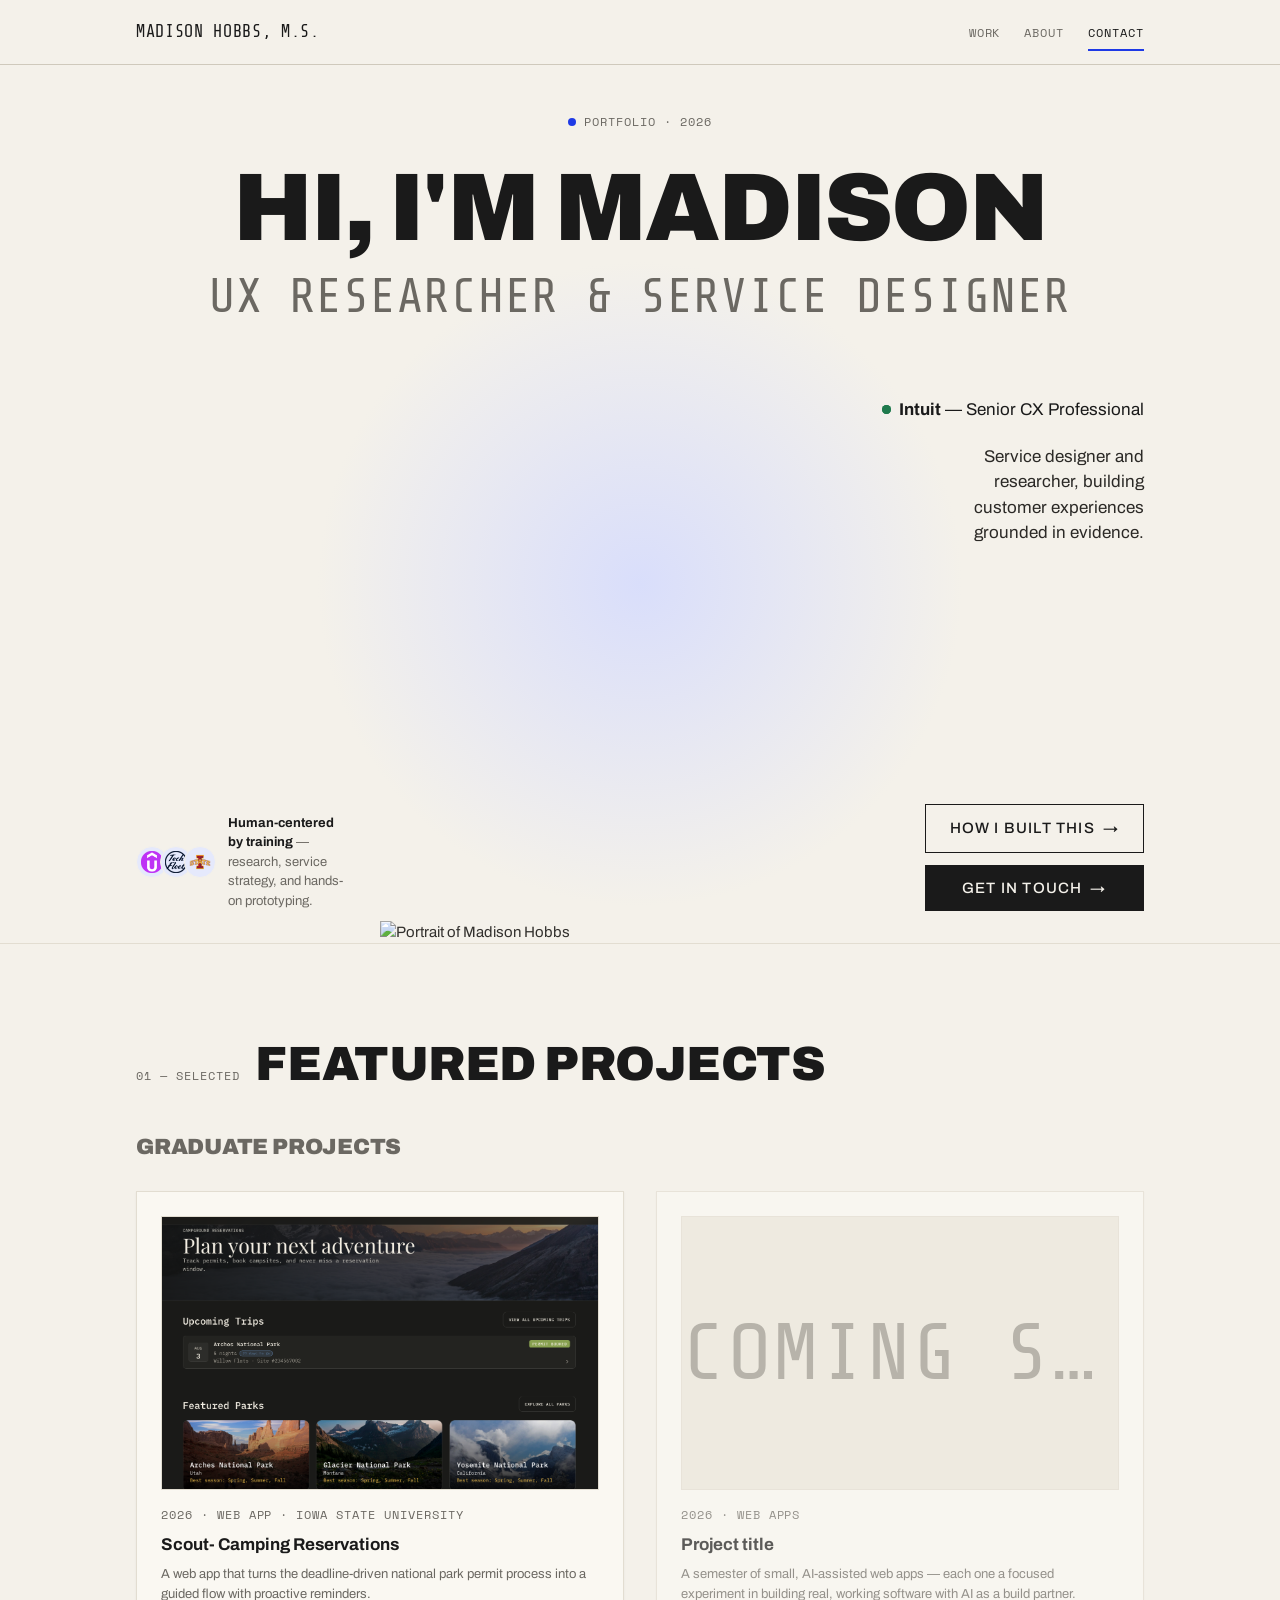
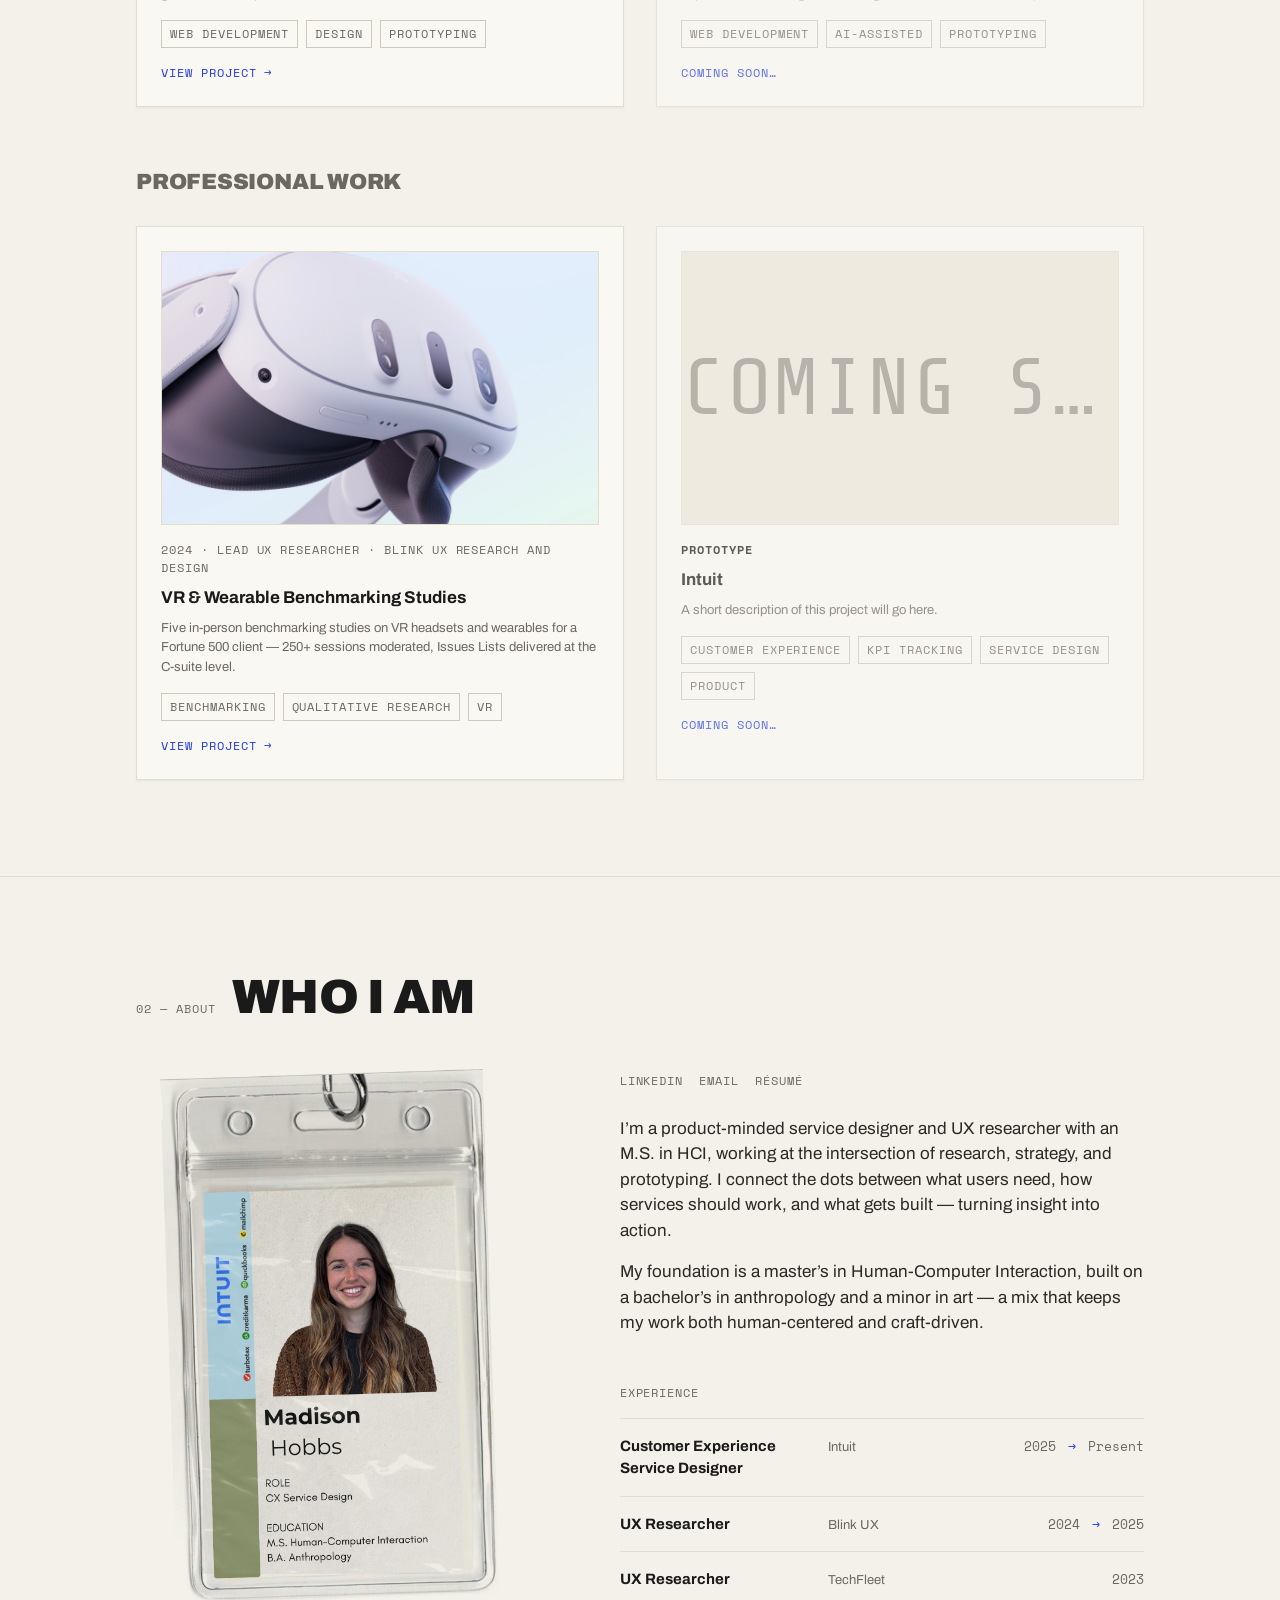
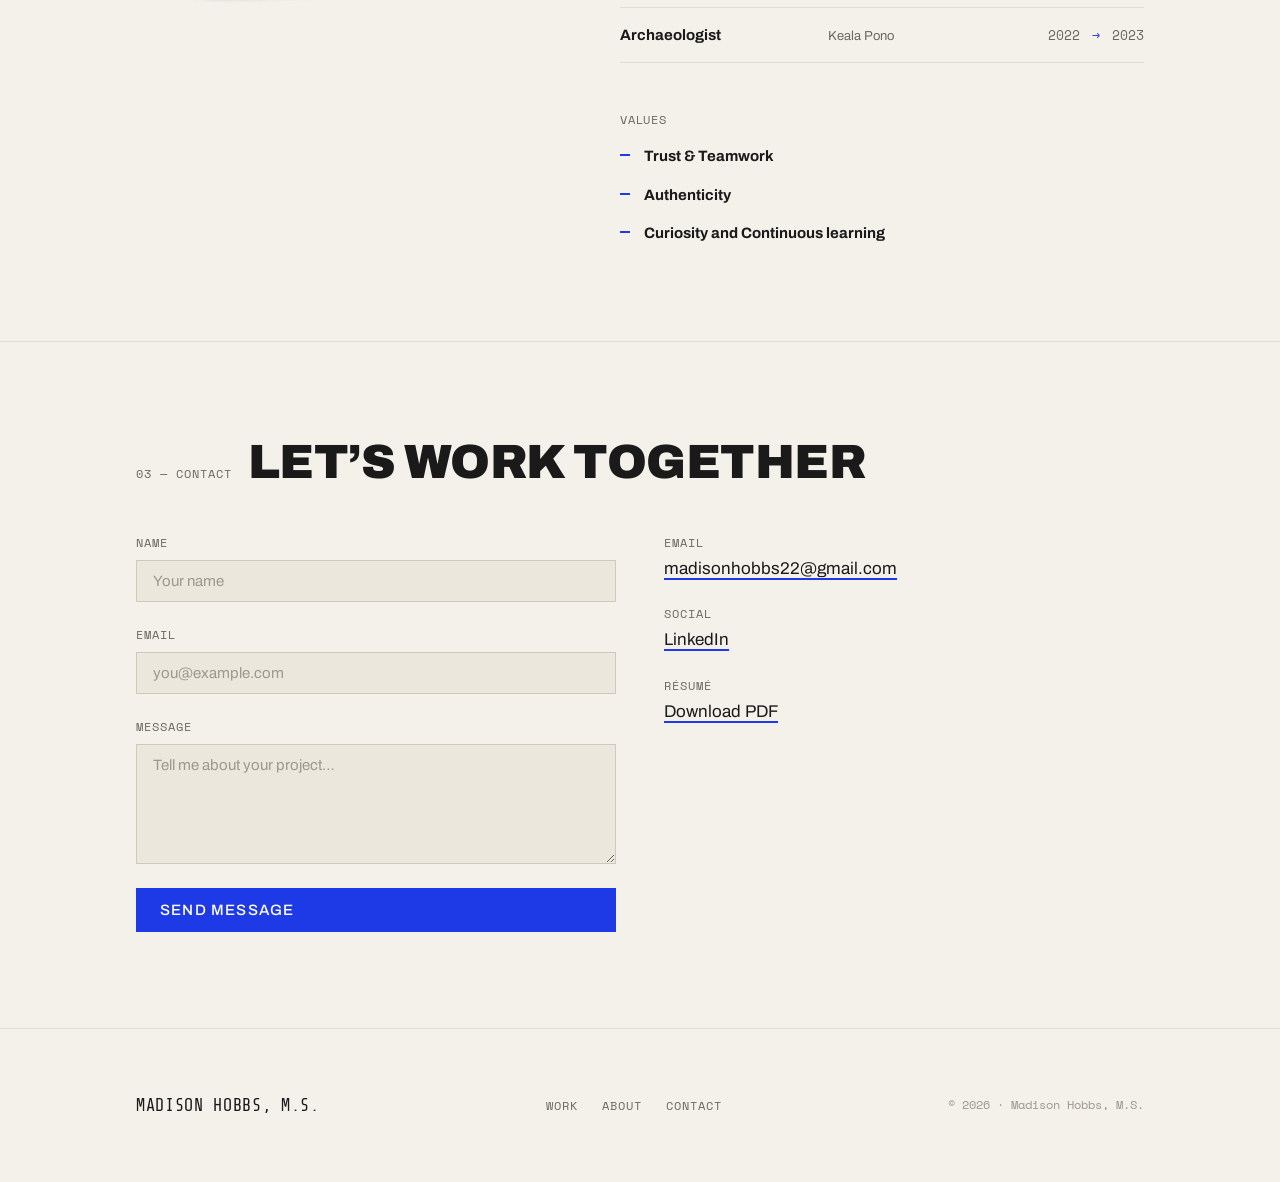
==== commit 7504ed62: "Web AI casestudy" ====
--- a/index.html
+++ b/index.html
@@ -342,11 +342,11 @@
           </div>
           <div class="projects">
 
-            <a class="project" href="Scout/index.html" aria-label="Scout — open project">
+            <a class="project" href="Scout/index.html" aria-label="Scout- Camping Reservations — open project">
               <div class="project__thumb"><img src="Scout/assets/Scout.png" alt="Scout project preview" /></div>
               <div class="project__row"><span class="label">2026 · Web app · Iowa State University</span></div>
-              <h4 class="project__title">Scout</h4>
-              <p class="project__desc">A mobile-first web app that turns the deadline-driven national park permit process into a guided flow with proactive reminders.</p>
+              <h4 class="project__title">Scout- Camping Reservations</h4>
+              <p class="project__desc">A web app that turns the deadline-driven national park permit process into a guided flow with proactive reminders.</p>
               <div class="project__tags"><span class="tag">Web Development</span><span class="tag">Design</span><span class="tag">Prototyping</span></div>
               <span class="project__more">View project →</span>
             </a>
@@ -378,12 +378,12 @@
               <span class="project__more">View project →</span>
             </a>
 
-            <div class="project project--soon" aria-label="Prototype — coming soon">
+            <div class="project project--soon" aria-label="Intuit — coming soon">
               <div class="project__thumb"><span class="project__soon-label">Coming soon…</span></div>
               <div class="project__row"><span class="label label--strong">Prototype</span></div>
-              <h4 class="project__title">Project title</h4>
+              <h4 class="project__title">Intuit</h4>
               <p class="project__desc">A short description of this project will go here.</p>
-              <div class="project__tags"><span class="tag">Tag</span><span class="tag">Tag</span><span class="tag">Tag</span></div>
+              <div class="project__tags"><span class="tag">Customer Experience</span><span class="tag">KPI Tracking</span><span class="tag">Service Design</span><span class="tag">Product</span></div>
               <span class="project__more">Coming soon…</span>
             </div>
 
